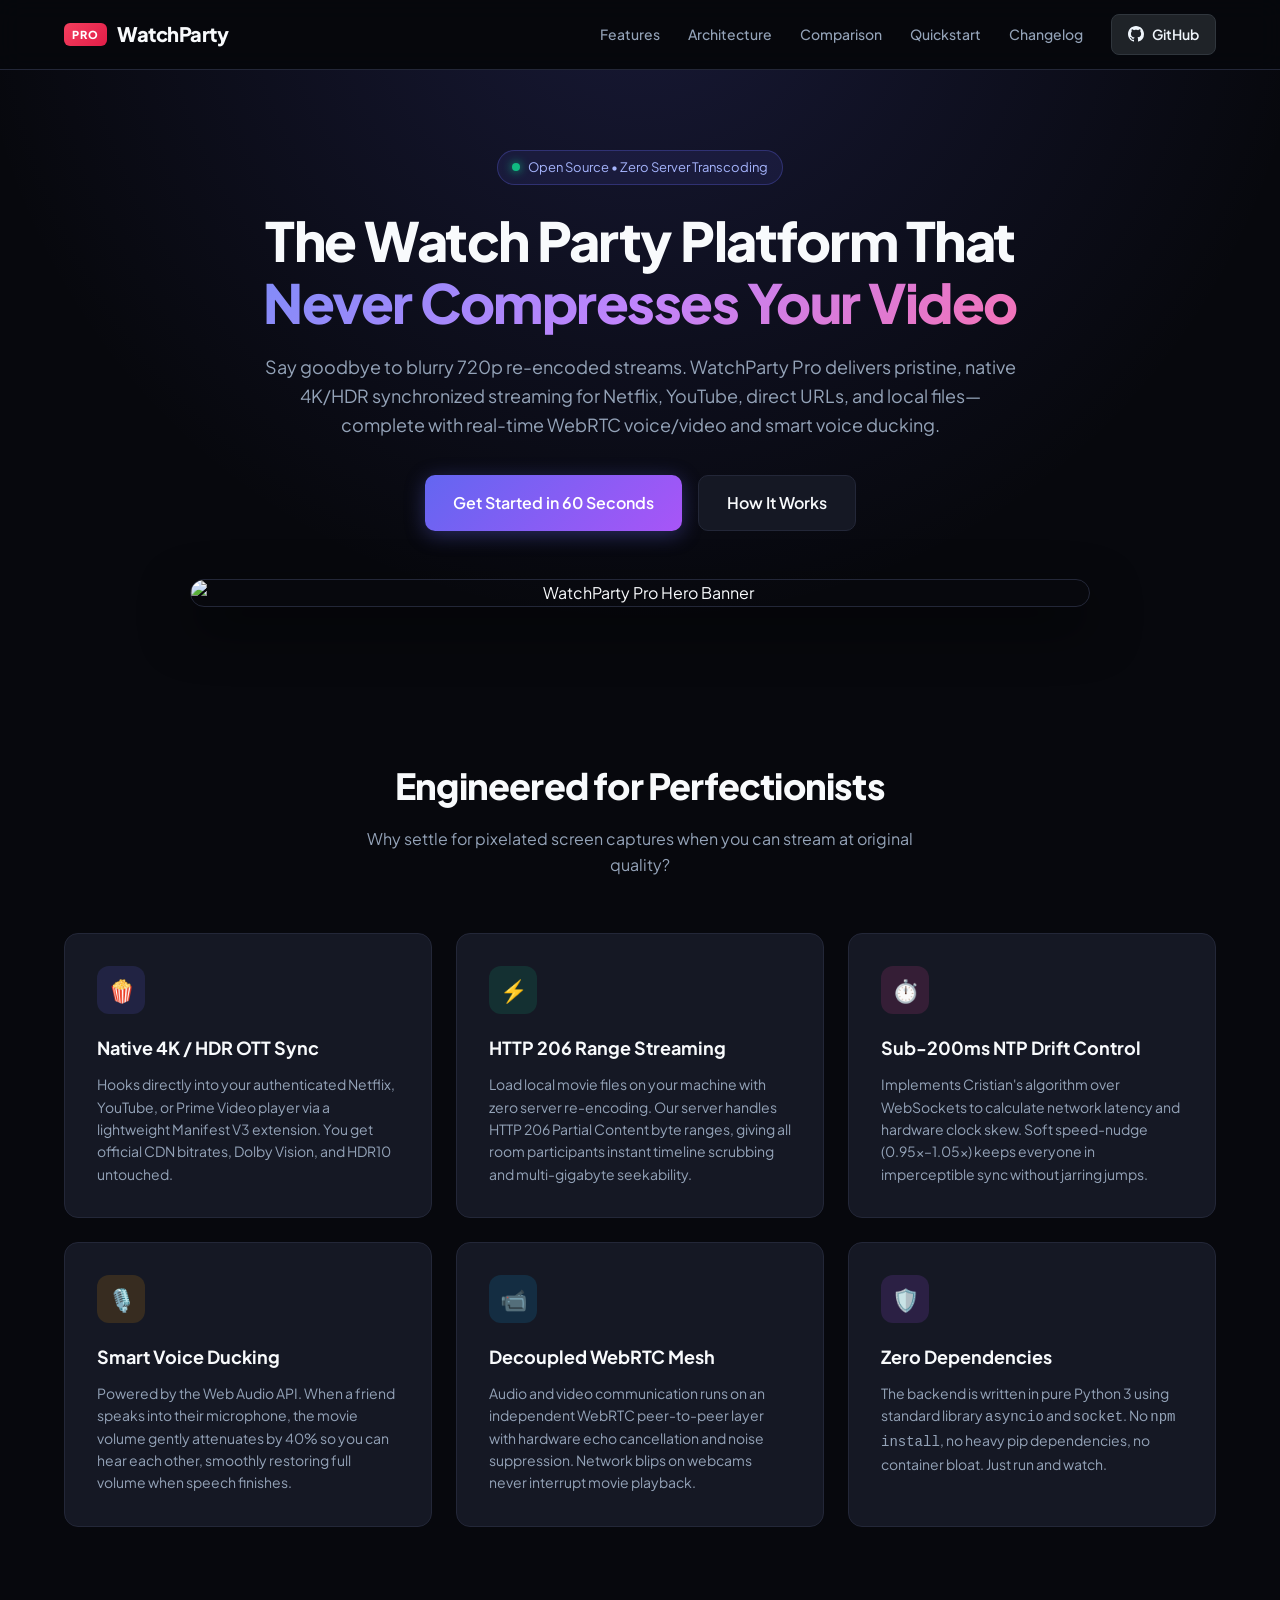
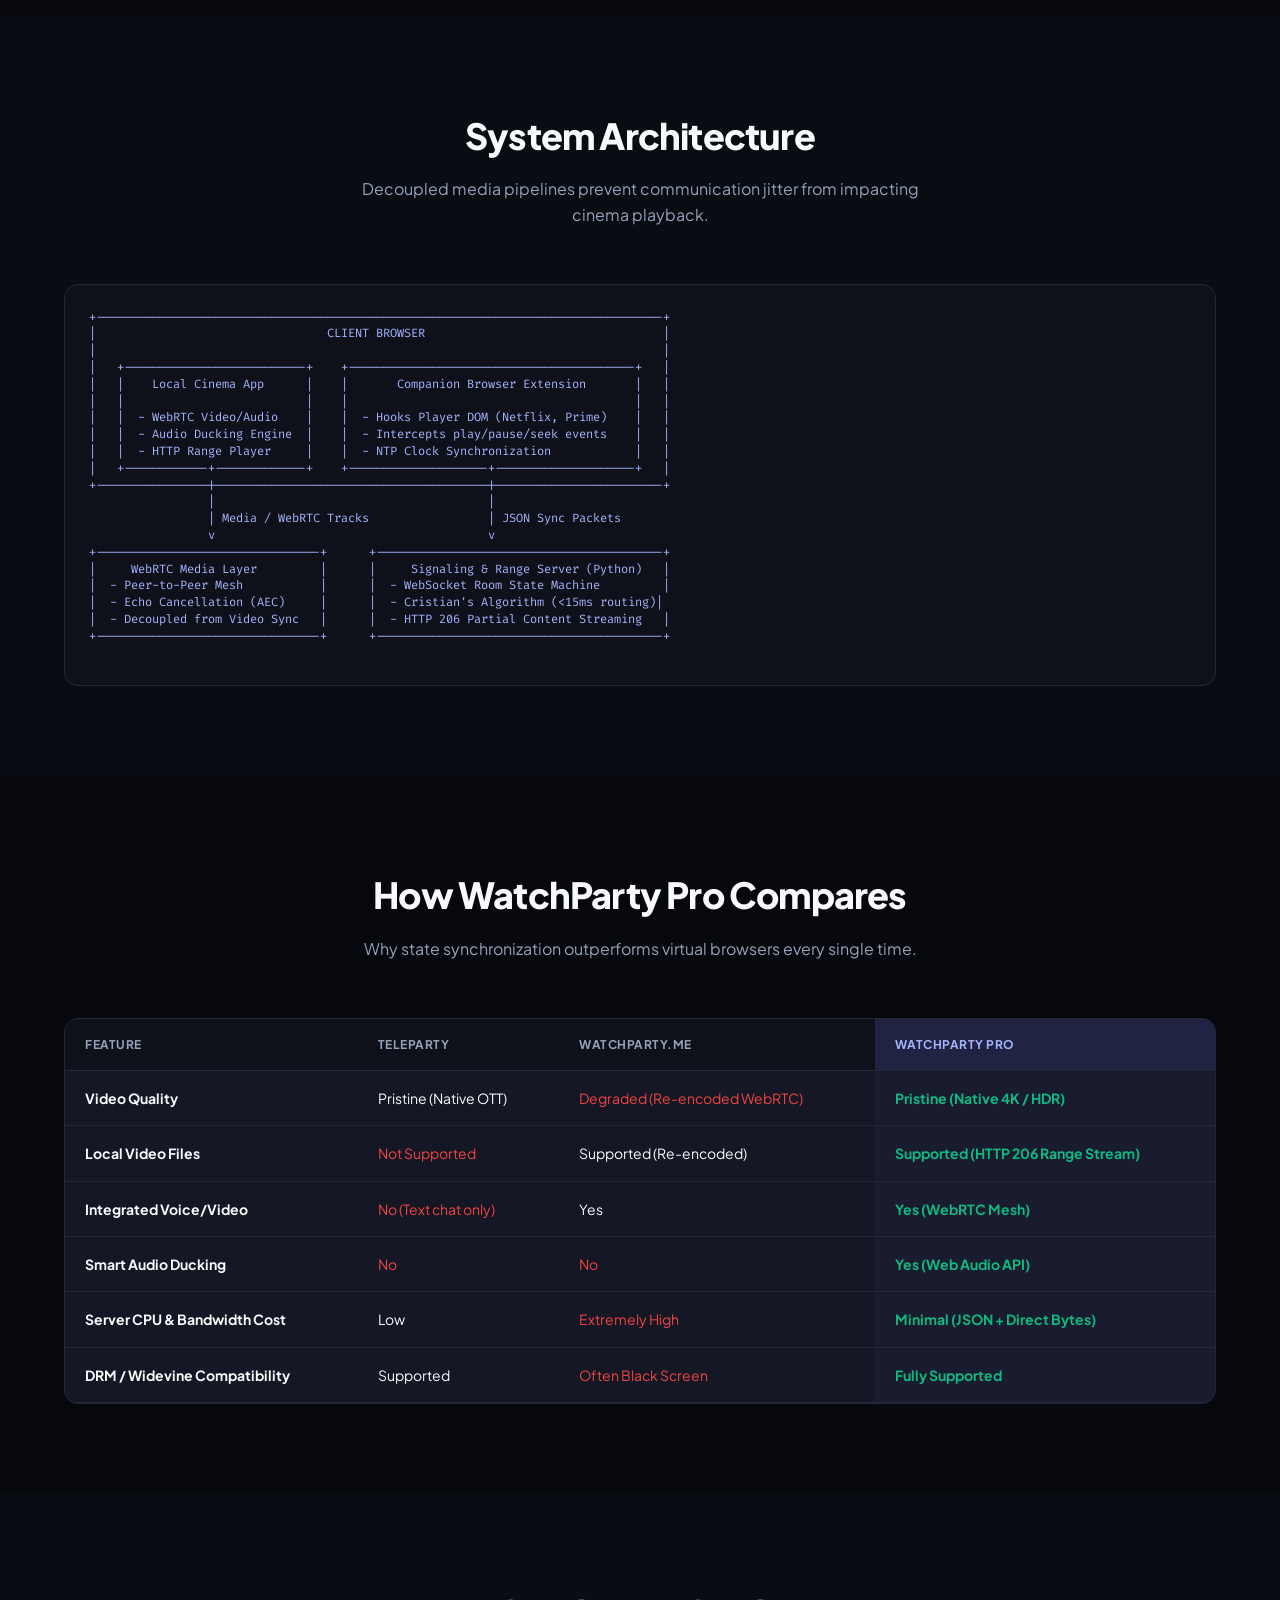
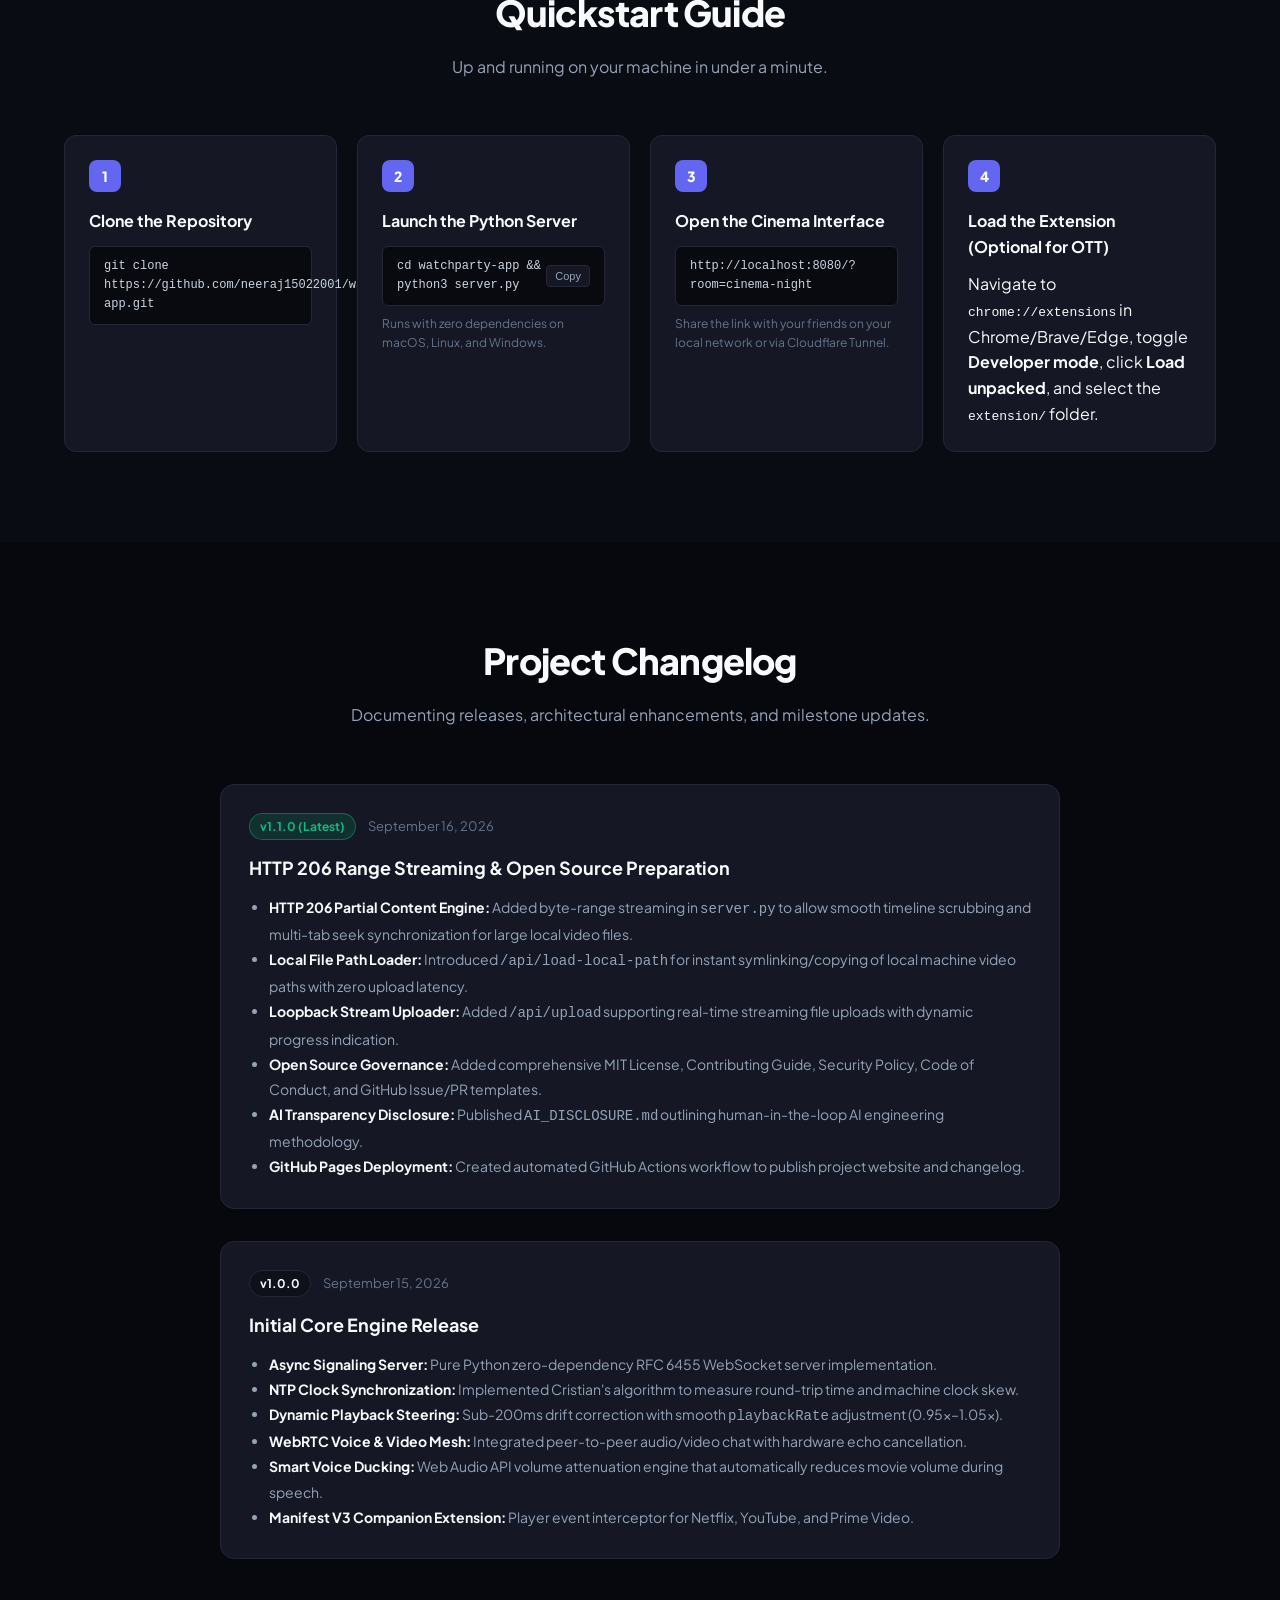
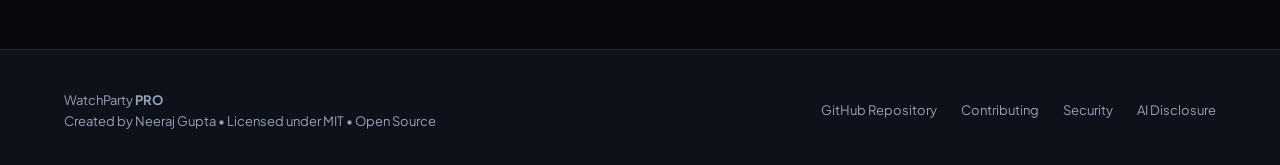
==== docs/index.html @ 670628a3 "docs: add official banner, open source governance, AI disclosure, and GitHub Pages landing page" ====
<!DOCTYPE html>
<html lang="en">
<head>
  <meta charset="UTF-8" />
  <meta name="viewport" content="width=device-width, initial-scale=1.0" />
  <title>WatchParty Pro | Zero-Degradation Collaborative Cinema</title>
  <meta name="description" content="Watch movies together in native 4K/HDR with friends. Direct OTT sync, HTTP Range local file streaming, WebRTC voice/video, and smart audio ducking." />
  <link rel="stylesheet" href="style.css" />
  <link rel="preconnect" href="https://fonts.googleapis.com" />
  <link rel="preconnect" href="https://fonts.gstatic.com" crossorigin />
  <link href="https://fonts.googleapis.com/css2?family=Plus+Jakarta+Sans:wght@400;500;600;700;800&family=Fira+Code:wght@400;500&display=swap" rel="stylesheet" />
</head>
<body>
  <!-- Navigation -->
  <nav class="navbar">
    <div class="nav-container">
      <a href="#" class="nav-brand">
        <span class="badge-pro">PRO</span>
        <span class="brand-text">WatchParty</span>
      </a>
      <div class="nav-links">
        <a href="#features">Features</a>
        <a href="#architecture">Architecture</a>
        <a href="#comparison">Comparison</a>
        <a href="#quickstart">Quickstart</a>
        <a href="#changelog">Changelog</a>
        <a href="https://github.com/neeraj15022001/watchparty-app" target="_blank" rel="noopener" class="btn btn-github">
          <svg width="16" height="16" viewBox="0 0 24 24" fill="currentColor"><path d="M12 0C5.37 0 0 5.37 0 12c0 5.31 3.435 9.795 8.205 11.385.6.105.825-.255.825-.57 0-.285-.015-1.23-.015-2.235-3.015.555-3.795-.735-4.035-1.41-.135-.345-.72-1.41-1.23-1.695-.42-.225-1.02-.78-.015-.795.945-.015 1.62.87 1.845 1.23 1.08 1.815 2.805 1.305 3.495.99.105-.78.42-1.305.765-1.605-2.67-.3-5.46-1.335-5.46-5.925 0-1.305.465-2.385 1.23-3.225-.12-.3-.54-1.53.12-3.18 0 0 1.005-.315 3.3 1.23.96-.27 1.98-.405 3-.405s2.04.135 3 .405c2.295-1.56 3.3-1.23 3.3-1.23.66 1.65.24 2.88.12 3.18.765.84 1.23 1.905 1.23 3.225 0 4.605-2.805 5.625-5.475 5.925.435.375.81 1.095.81 2.22 0 1.605-.015 2.895-.015 3.3 0 .315.225.69.825.57A12.02 12.02 0 0024 12c0-6.63-5.37-12-12-12z"/></svg>
          GitHub
        </a>
      </div>
    </div>
  </nav>

  <!-- Hero Section -->
  <header class="hero">
    <div class="hero-content">
      <div class="hero-badge">
        <span class="ping-dot"></span> Open Source &bull; Zero Server Transcoding
      </div>
      <h1 class="hero-title">
        The Watch Party Platform That <br/>
        <span class="gradient-text">Never Compresses Your Video</span>
      </h1>
      <p class="hero-subtitle">
        Say goodbye to blurry 720p re-encoded streams. WatchParty Pro delivers pristine, native 4K/HDR synchronized streaming for Netflix, YouTube, direct URLs, and local files—complete with real-time WebRTC voice/video and smart voice ducking.
      </p>
      <div class="hero-actions">
        <a href="#quickstart" class="btn btn-primary btn-lg">Get Started in 60 Seconds</a>
        <a href="#architecture" class="btn btn-secondary btn-lg">How It Works</a>
      </div>

      <!-- Hero Banner Display -->
      <div class="banner-wrapper">
        <img src="banner.svg" alt="WatchParty Pro Hero Banner" class="hero-banner-img" />
      </div>
    </div>
  </header>

  <!-- Key Architectural Pillars -->
  <section id="features" class="section">
    <div class="container">
      <div class="section-header">
        <h2 class="section-title">Engineered for Perfectionists</h2>
        <p class="section-desc">Why settle for pixelated screen captures when you can stream at original quality?</p>
      </div>

      <div class="feature-grid">
        <!-- Feature 1 -->
        <div class="feature-card">
          <div class="feature-icon bg-indigo">🍿</div>
          <h3>Native 4K / HDR OTT Sync</h3>
          <p>
            Hooks directly into your authenticated Netflix, YouTube, or Prime Video player via a lightweight Manifest V3 extension. You get official CDN bitrates, Dolby Vision, and HDR10 untouched.
          </p>
        </div>

        <!-- Feature 2 -->
        <div class="feature-card">
          <div class="feature-icon bg-green">⚡</div>
          <h3>HTTP 206 Range Streaming</h3>
          <p>
            Load local movie files on your machine with zero server re-encoding. Our server handles HTTP 206 Partial Content byte ranges, giving all room participants instant timeline scrubbing and multi-gigabyte seekability.
          </p>
        </div>

        <!-- Feature 3 -->
        <div class="feature-card">
          <div class="feature-icon bg-pink">⏱️</div>
          <h3>Sub-200ms NTP Drift Control</h3>
          <p>
            Implements Cristian's algorithm over WebSockets to calculate network latency and hardware clock skew. Soft speed-nudge (0.95x–1.05x) keeps everyone in imperceptible sync without jarring jumps.
          </p>
        </div>

        <!-- Feature 4 -->
        <div class="feature-card">
          <div class="feature-icon bg-amber">🎙️</div>
          <h3>Smart Voice Ducking</h3>
          <p>
            Powered by the Web Audio API. When a friend speaks into their microphone, the movie volume gently attenuates by 40% so you can hear each other, smoothly restoring full volume when speech finishes.
          </p>
        </div>

        <!-- Feature 5 -->
        <div class="feature-card">
          <div class="feature-icon bg-blue">📹</div>
          <h3>Decoupled WebRTC Mesh</h3>
          <p>
            Audio and video communication runs on an independent WebRTC peer-to-peer layer with hardware echo cancellation and noise suppression. Network blips on webcams never interrupt movie playback.
          </p>
        </div>

        <!-- Feature 6 -->
        <div class="feature-card">
          <div class="feature-icon bg-purple">🛡️</div>
          <h3>Zero Dependencies</h3>
          <p>
            The backend is written in pure Python 3 using standard library <code>asyncio</code> and <code>socket</code>. No <code>npm install</code>, no heavy pip dependencies, no container bloat. Just run and watch.
          </p>
        </div>
      </div>
    </div>
  </section>

  <!-- Architecture Breakdown -->
  <section id="architecture" class="section bg-alt">
    <div class="container">
      <div class="section-header">
        <h2 class="section-title">System Architecture</h2>
        <p class="section-desc">Decoupled media pipelines prevent communication jitter from impacting cinema playback.</p>
      </div>

      <div class="architecture-box">
        <pre class="ascii-diagram">
+---------------------------------------------------------------------------------+
|                                 CLIENT BROWSER                                  |
|                                                                                 |
|   +--------------------------+    +-----------------------------------------+   |
|   |    Local Cinema App      |    |       Companion Browser Extension       |   |
|   |                          |    |                                         |   |
|   |  - WebRTC Video/Audio    |    |  - Hooks Player DOM (Netflix, Prime)    |   |
|   |  - Audio Ducking Engine  |    |  - Intercepts play/pause/seek events    |   |
|   |  - HTTP Range Player     |    |  - NTP Clock Synchronization            |   |
|   +------------+-------------+    +--------------------+--------------------+   |
+----------------|---------------------------------------|------------------------+
                 |                                       |
                 | Media / WebRTC Tracks                 | JSON Sync Packets
                 v                                       v
+--------------------------------+      +-----------------------------------------+
|     WebRTC Media Layer         |      |     Signaling & Range Server (Python)   |
|  - Peer-to-Peer Mesh           |      |  - WebSocket Room State Machine         |
|  - Echo Cancellation (AEC)     |      |  - Cristian's Algorithm (&lt;15ms routing)|
|  - Decoupled from Video Sync   |      |  - HTTP 206 Partial Content Streaming   |
+--------------------------------+      +-----------------------------------------+
        </pre>
      </div>
    </div>
  </section>

  <!-- Comparison Table -->
  <section id="comparison" class="section">
    <div class="container">
      <div class="section-header">
        <h2 class="section-title">How WatchParty Pro Compares</h2>
        <p class="section-desc">Why state synchronization outperforms virtual browsers every single time.</p>
      </div>

      <div class="table-container">
        <table class="comparison-table">
          <thead>
            <tr>
              <th>Feature</th>
              <th>Teleparty</th>
              <th>watchparty.me</th>
              <th class="highlight">WatchParty Pro</th>
            </tr>
          </thead>
          <tbody>
            <tr>
              <td><strong>Video Quality</strong></td>
              <td>Pristine (Native OTT)</td>
              <td class="text-danger">Degraded (Re-encoded WebRTC)</td>
              <td class="highlight-cell text-success"><strong>Pristine (Native 4K / HDR)</strong></td>
            </tr>
            <tr>
              <td><strong>Local Video Files</strong></td>
              <td class="text-danger">Not Supported</td>
              <td>Supported (Re-encoded)</td>
              <td class="highlight-cell text-success"><strong>Supported (HTTP 206 Range Stream)</strong></td>
            </tr>
            <tr>
              <td><strong>Integrated Voice/Video</strong></td>
              <td class="text-danger">No (Text chat only)</td>
              <td>Yes</td>
              <td class="highlight-cell text-success"><strong>Yes (WebRTC Mesh)</strong></td>
            </tr>
            <tr>
              <td><strong>Smart Audio Ducking</strong></td>
              <td class="text-danger">No</td>
              <td class="text-danger">No</td>
              <td class="highlight-cell text-success"><strong>Yes (Web Audio API)</strong></td>
            </tr>
            <tr>
              <td><strong>Server CPU &amp; Bandwidth Cost</strong></td>
              <td>Low</td>
              <td class="text-danger">Extremely High</td>
              <td class="highlight-cell text-success"><strong>Minimal (JSON + Direct Bytes)</strong></td>
            </tr>
            <tr>
              <td><strong>DRM / Widevine Compatibility</strong></td>
              <td>Supported</td>
              <td class="text-danger">Often Black Screen</td>
              <td class="highlight-cell text-success"><strong>Fully Supported</strong></td>
            </tr>
          </tbody>
        </table>
      </div>
    </div>
  </section>

  <!-- Quickstart Guide -->
  <section id="quickstart" class="section bg-alt">
    <div class="container">
      <div class="section-header">
        <h2 class="section-title">Quickstart Guide</h2>
        <p class="section-desc">Up and running on your machine in under a minute.</p>
      </div>

      <div class="quickstart-steps">
        <div class="step-card">
          <div class="step-number">1</div>
          <h3>Clone the Repository</h3>
          <div class="code-block">
            <code>git clone https://github.com/neeraj15022001/watchparty-app.git</code>
            <button class="copy-btn" data-code="git clone https://github.com/neeraj15022001/watchparty-app.git">Copy</button>
          </div>
        </div>

        <div class="step-card">
          <div class="step-number">2</div>
          <h3>Launch the Python Server</h3>
          <div class="code-block">
            <code>cd watchparty-app &amp;&amp; python3 server.py</code>
            <button class="copy-btn" data-code="cd watchparty-app && python3 server.py">Copy</button>
          </div>
          <p class="step-hint">Runs with zero dependencies on macOS, Linux, and Windows.</p>
        </div>

        <div class="step-card">
          <div class="step-number">3</div>
          <h3>Open the Cinema Interface</h3>
          <div class="code-block">
            <code>http://localhost:8080/?room=cinema-night</code>
          </div>
          <p class="step-hint">Share the link with your friends on your local network or via Cloudflare Tunnel.</p>
        </div>

        <div class="step-card">
          <div class="step-number">4</div>
          <h3>Load the Extension (Optional for OTT)</h3>
          <p>
            Navigate to <code>chrome://extensions</code> in Chrome/Brave/Edge, toggle <strong>Developer mode</strong>, click <strong>Load unpacked</strong>, and select the <code>extension/</code> folder.
          </p>
        </div>
      </div>
    </div>
  </section>

  <!-- Changelog Section -->
  <section id="changelog" class="section">
    <div class="container">
      <div class="section-header">
        <h2 class="section-title">Project Changelog</h2>
        <p class="section-desc">Documenting releases, architectural enhancements, and milestone updates.</p>
      </div>

      <div class="changelog-timeline">
        <!-- Release v1.1.0 -->
        <article class="changelog-entry">
          <div class="entry-meta">
            <span class="version-badge latest">v1.1.0 (Latest)</span>
            <time datetime="2026-09-16">September 16, 2026</time>
          </div>
          <div class="entry-content">
            <h3>HTTP 206 Range Streaming &amp; Open Source Preparation</h3>
            <ul>
              <li><strong>HTTP 206 Partial Content Engine:</strong> Added byte-range streaming in <code>server.py</code> to allow smooth timeline scrubbing and multi-tab seek synchronization for large local video files.</li>
              <li><strong>Local File Path Loader:</strong> Introduced <code>/api/load-local-path</code> for instant symlinking/copying of local machine video paths with zero upload latency.</li>
              <li><strong>Loopback Stream Uploader:</strong> Added <code>/api/upload</code> supporting real-time streaming file uploads with dynamic progress indication.</li>
              <li><strong>Open Source Governance:</strong> Added comprehensive MIT License, Contributing Guide, Security Policy, Code of Conduct, and GitHub Issue/PR templates.</li>
              <li><strong>AI Transparency Disclosure:</strong> Published <code>AI_DISCLOSURE.md</code> outlining human-in-the-loop AI engineering methodology.</li>
              <li><strong>GitHub Pages Deployment:</strong> Created automated GitHub Actions workflow to publish project website and changelog.</li>
            </ul>
          </div>
        </article>

        <!-- Release v1.0.0 -->
        <article class="changelog-entry">
          <div class="entry-meta">
            <span class="version-badge">v1.0.0</span>
            <time datetime="2026-09-15">September 15, 2026</time>
          </div>
          <div class="entry-content">
            <h3>Initial Core Engine Release</h3>
            <ul>
              <li><strong>Async Signaling Server:</strong> Pure Python zero-dependency RFC 6455 WebSocket server implementation.</li>
              <li><strong>NTP Clock Synchronization:</strong> Implemented Cristian's algorithm to measure round-trip time and machine clock skew.</li>
              <li><strong>Dynamic Playback Steering:</strong> Sub-200ms drift correction with smooth <code>playbackRate</code> adjustment (0.95x–1.05x).</li>
              <li><strong>WebRTC Voice &amp; Video Mesh:</strong> Integrated peer-to-peer audio/video chat with hardware echo cancellation.</li>
              <li><strong>Smart Voice Ducking:</strong> Web Audio API volume attenuation engine that automatically reduces movie volume during speech.</li>
              <li><strong>Manifest V3 Companion Extension:</strong> Player event interceptor for Netflix, YouTube, and Prime Video.</li>
            </ul>
          </div>
        </article>
      </div>
    </div>
  </section>

  <!-- Footer -->
  <footer class="footer">
    <div class="container footer-content">
      <div class="footer-left">
        <span class="brand-text">WatchParty <strong>PRO</strong></span>
        <p>Created by Neeraj Gupta &bull; Licensed under MIT &bull; Open Source</p>
      </div>
      <div class="footer-right">
        <a href="https://github.com/neeraj15022001/watchparty-app" target="_blank" rel="noopener">GitHub Repository</a>
        <a href="https://github.com/neeraj15022001/watchparty-app/blob/main/CONTRIBUTING.md" target="_blank" rel="noopener">Contributing</a>
        <a href="https://github.com/neeraj15022001/watchparty-app/blob/main/SECURITY.md" target="_blank" rel="noopener">Security</a>
        <a href="https://github.com/neeraj15022001/watchparty-app/blob/main/AI_DISCLOSURE.md" target="_blank" rel="noopener">AI Disclosure</a>
      </div>
    </div>
  </footer>

  <script src="app.js"></script>
</body>
</html>
---- docs/style.css ----
:root {
  --bg-dark: #07080d;
  --bg-surface: #0f111a;
  --bg-card: #151824;
  --bg-alt: #0a0c13;
  --text-main: #f8fafc;
  --text-muted: #94a3b8;
  --text-sub: #64748b;
  --accent-indigo: #6366f1;
  --accent-purple: #a855f7;
  --accent-pink: #ec4899;
  --border-color: #232738;
  --border-highlight: #373d57;
  --success: #10b981;
  --danger: #ef4444;
  --warning: #f59e0b;
}

* {
  box-sizing: border-box;
  margin: 0;
  padding: 0;
}

body {
  font-family: 'Plus Jakarta Sans', -apple-system, BlinkMacSystemFont, sans-serif;
  background-color: var(--bg-dark);
  color: var(--text-main);
  line-height: 1.6;
  overflow-x: hidden;
}

a {
  color: inherit;
  text-decoration: none;
}

.container {
  max-width: 1200px;
  margin: 0 auto;
  padding: 0 24px;
}

/* Navigation Bar */
.navbar {
  position: sticky;
  top: 0;
  z-index: 100;
  background: rgba(7, 8, 13, 0.85);
  backdrop-filter: blur(12px);
  border-bottom: 1px solid var(--border-color);
  height: 70px;
  display: flex;
  align-items: center;
}

.nav-container {
  max-width: 1200px;
  width: 100%;
  margin: 0 auto;
  padding: 0 24px;
  display: flex;
  justify-content: space-between;
  align-items: center;
}

.nav-brand {
  display: flex;
  align-items: center;
  gap: 10px;
  font-size: 20px;
  font-weight: 800;
  letter-spacing: -0.5px;
}

.badge-pro {
  background: linear-gradient(135deg, #f43f5e, #e11d48);
  color: white;
  font-size: 11px;
  font-weight: 800;
  padding: 3px 8px;
  border-radius: 6px;
  letter-spacing: 1px;
}

.nav-links {
  display: flex;
  align-items: center;
  gap: 28px;
  font-size: 14px;
  font-weight: 500;
  color: var(--text-muted);
}

.nav-links a:hover {
  color: var(--text-main);
}

/* Buttons */
.btn {
  display: inline-flex;
  align-items: center;
  gap: 8px;
  padding: 10px 20px;
  border-radius: 8px;
  font-size: 14px;
  font-weight: 600;
  cursor: pointer;
  transition: all 0.2s ease;
  border: none;
}

.btn-primary {
  background: linear-gradient(135deg, var(--accent-indigo), var(--accent-purple));
  color: white;
  box-shadow: 0 4px 20px rgba(99, 102, 241, 0.35);
}

.btn-primary:hover {
  transform: translateY(-2px);
  box-shadow: 0 6px 24px rgba(99, 102, 241, 0.5);
}

.btn-secondary {
  background: var(--bg-card);
  color: var(--text-main);
  border: 1px solid var(--border-color);
}

.btn-secondary:hover {
  background: var(--border-color);
}

.btn-github {
  background: #1f2328;
  color: #f0f6fc;
  border: 1px solid #30363d;
  padding: 8px 16px;
}

.btn-github:hover {
  background: #292e36;
}

.btn-lg {
  padding: 14px 28px;
  font-size: 16px;
  border-radius: 10px;
}

/* Hero Section */
.hero {
  padding: 80px 24px 60px;
  text-align: center;
  background: radial-gradient(circle at 50% -20%, rgba(99, 102, 241, 0.18), transparent 70%);
}

.hero-content {
  max-width: 900px;
  margin: 0 auto;
}

.hero-badge {
  display: inline-flex;
  align-items: center;
  gap: 8px;
  background: rgba(99, 102, 241, 0.1);
  border: 1px solid rgba(99, 102, 241, 0.3);
  padding: 6px 14px;
  border-radius: 20px;
  font-size: 13px;
  color: #a5b4fc;
  margin-bottom: 24px;
}

.ping-dot {
  width: 8px;
  height: 8px;
  border-radius: 50%;
  background: var(--success);
  box-shadow: 0 0 10px var(--success);
}

.hero-title {
  font-size: 54px;
  font-weight: 800;
  line-height: 1.15;
  letter-spacing: -1.5px;
  margin-bottom: 20px;
}

.gradient-text {
  background: linear-gradient(135deg, #818cf8, #c084fc, #f472b6);
  -webkit-background-clip: text;
  -webkit-text-fill-color: transparent;
}

.hero-subtitle {
  font-size: 18px;
  color: var(--text-muted);
  max-width: 760px;
  margin: 0 auto 36px;
  line-height: 1.6;
}

.hero-actions {
  display: flex;
  justify-content: center;
  gap: 16px;
  margin-bottom: 48px;
}

.banner-wrapper {
  margin-top: 30px;
  border-radius: 16px;
  overflow: hidden;
  border: 1px solid var(--border-color);
  box-shadow: 0 20px 50px rgba(0, 0, 0, 0.6);
}

.hero-banner-img {
  width: 100%;
  display: block;
}

/* Sections */
.section {
  padding: 90px 0;
}

.section.bg-alt {
  background-color: var(--bg-alt);
}

.section-header {
  text-align: center;
  margin-bottom: 56px;
}

.section-title {
  font-size: 36px;
  font-weight: 800;
  letter-spacing: -0.8px;
  margin-bottom: 12px;
}

.section-desc {
  font-size: 16px;
  color: var(--text-muted);
  max-width: 600px;
  margin: 0 auto;
}

/* Feature Grid */
.feature-grid {
  display: grid;
  grid-template-columns: repeat(auto-fit, minmax(320px, 1fr));
  gap: 24px;
}

.feature-card {
  background: var(--bg-card);
  border: 1px solid var(--border-color);
  border-radius: 14px;
  padding: 32px;
  transition: all 0.25s ease;
}

.feature-card:hover {
  transform: translateY(-4px);
  border-color: var(--border-highlight);
  box-shadow: 0 12px 30px rgba(0, 0, 0, 0.4);
}

.feature-icon {
  width: 48px;
  height: 48px;
  border-radius: 12px;
  display: flex;
  align-items: center;
  justify-content: center;
  font-size: 22px;
  margin-bottom: 20px;
}

.bg-indigo { background: rgba(99, 102, 241, 0.15); color: #818cf8; }
.bg-green  { background: rgba(16, 185, 129, 0.15); color: #34d399; }
.bg-pink   { background: rgba(236, 72, 153, 0.15); color: #f472b6; }
.bg-amber  { background: rgba(245, 158, 11, 0.15); color: #fbbf24; }
.bg-blue   { background: rgba(14, 165, 233, 0.15); color: #38bdf8; }
.bg-purple { background: rgba(168, 85, 247, 0.15); color: #c084fc; }

.feature-card h3 {
  font-size: 18px;
  font-weight: 700;
  margin-bottom: 10px;
}

.feature-card p {
  color: var(--text-muted);
  font-size: 14px;
  line-height: 1.6;
}

/* Architecture Pre Box */
.architecture-box {
  background: var(--bg-surface);
  border: 1px solid var(--border-color);
  border-radius: 14px;
  padding: 24px;
  overflow-x: auto;
}

.ascii-diagram {
  font-family: 'Fira Code', monospace;
  font-size: 12px;
  color: #a5b4fc;
  line-height: 1.4;
  margin: 0;
}

/* Comparison Table */
.table-container {
  overflow-x: auto;
  border-radius: 14px;
  border: 1px solid var(--border-color);
  background: var(--bg-card);
}

.comparison-table {
  width: 100%;
  border-collapse: collapse;
  text-align: left;
  font-size: 14px;
}

.comparison-table th, .comparison-table td {
  padding: 16px 20px;
  border-bottom: 1px solid var(--border-color);
}

.comparison-table th {
  background: var(--bg-surface);
  font-weight: 700;
  color: var(--text-muted);
  text-transform: uppercase;
  font-size: 12px;
  letter-spacing: 0.5px;
}

.comparison-table th.highlight {
  background: rgba(99, 102, 241, 0.15);
  color: #a5b4fc;
}

.highlight-cell {
  background: rgba(99, 102, 241, 0.05);
}

.text-success { color: var(--success); }
.text-danger  { color: var(--danger); }

/* Quickstart Steps */
.quickstart-steps {
  display: grid;
  grid-template-columns: repeat(auto-fit, minmax(260px, 1fr));
  gap: 20px;
}

.step-card {
  background: var(--bg-card);
  border: 1px solid var(--border-color);
  border-radius: 12px;
  padding: 24px;
  position: relative;
}

.step-number {
  width: 32px;
  height: 32px;
  background: var(--accent-indigo);
  color: white;
  border-radius: 8px;
  display: flex;
  align-items: center;
  justify-content: center;
  font-weight: 800;
  font-size: 14px;
  margin-bottom: 16px;
}

.step-card h3 {
  font-size: 16px;
  font-weight: 700;
  margin-bottom: 12px;
}

.code-block {
  background: #090a10;
  border: 1px solid var(--border-color);
  border-radius: 6px;
  padding: 10px 14px;
  display: flex;
  justify-content: space-between;
  align-items: center;
  font-family: 'Fira Code', monospace;
  font-size: 12px;
  color: #cbd5e1;
  margin-bottom: 8px;
}

.copy-btn {
  background: var(--bg-card);
  border: 1px solid var(--border-color);
  color: var(--text-muted);
  font-size: 11px;
  padding: 4px 8px;
  border-radius: 4px;
  cursor: pointer;
}

.copy-btn:hover {
  background: var(--border-color);
  color: white;
}

.step-hint {
  font-size: 12px;
  color: var(--text-sub);
}

/* Changelog Timeline */
.changelog-timeline {
  max-width: 840px;
  margin: 0 auto;
  display: flex;
  flex-direction: column;
  gap: 32px;
  position: relative;
}

.changelog-entry {
  background: var(--bg-card);
  border: 1px solid var(--border-color);
  border-radius: 14px;
  padding: 28px;
}

.entry-meta {
  display: flex;
  align-items: center;
  gap: 12px;
  margin-bottom: 14px;
}

.version-badge {
  background: var(--bg-surface);
  border: 1px solid var(--border-color);
  padding: 3px 10px;
  border-radius: 20px;
  font-size: 12px;
  font-weight: 700;
}

.version-badge.latest {
  background: rgba(16, 185, 129, 0.15);
  border-color: rgba(16, 185, 129, 0.4);
  color: var(--success);
}

.entry-meta time {
  font-size: 13px;
  color: var(--text-sub);
}

.entry-content h3 {
  font-size: 18px;
  font-weight: 700;
  margin-bottom: 12px;
}

.entry-content ul {
  padding-left: 20px;
  color: var(--text-muted);
  font-size: 14px;
  line-height: 1.8;
}

.entry-content strong {
  color: var(--text-main);
}

/* Footer */
.footer {
  background: var(--bg-surface);
  border-top: 1px solid var(--border-color);
  padding: 40px 0;
  font-size: 13px;
  color: var(--text-muted);
}

.footer-content {
  display: flex;
  justify-content: space-between;
  align-items: center;
  flex-wrap: wrap;
  gap: 20px;
}

.footer-right {
  display: flex;
  gap: 24px;
}

.footer-right a:hover {
  color: var(--text-main);
}

@media (max-width: 768px) {
  .hero-title { font-size: 36px; }
  .nav-links { display: none; }
  .hero-actions { flex-direction: column; }
}
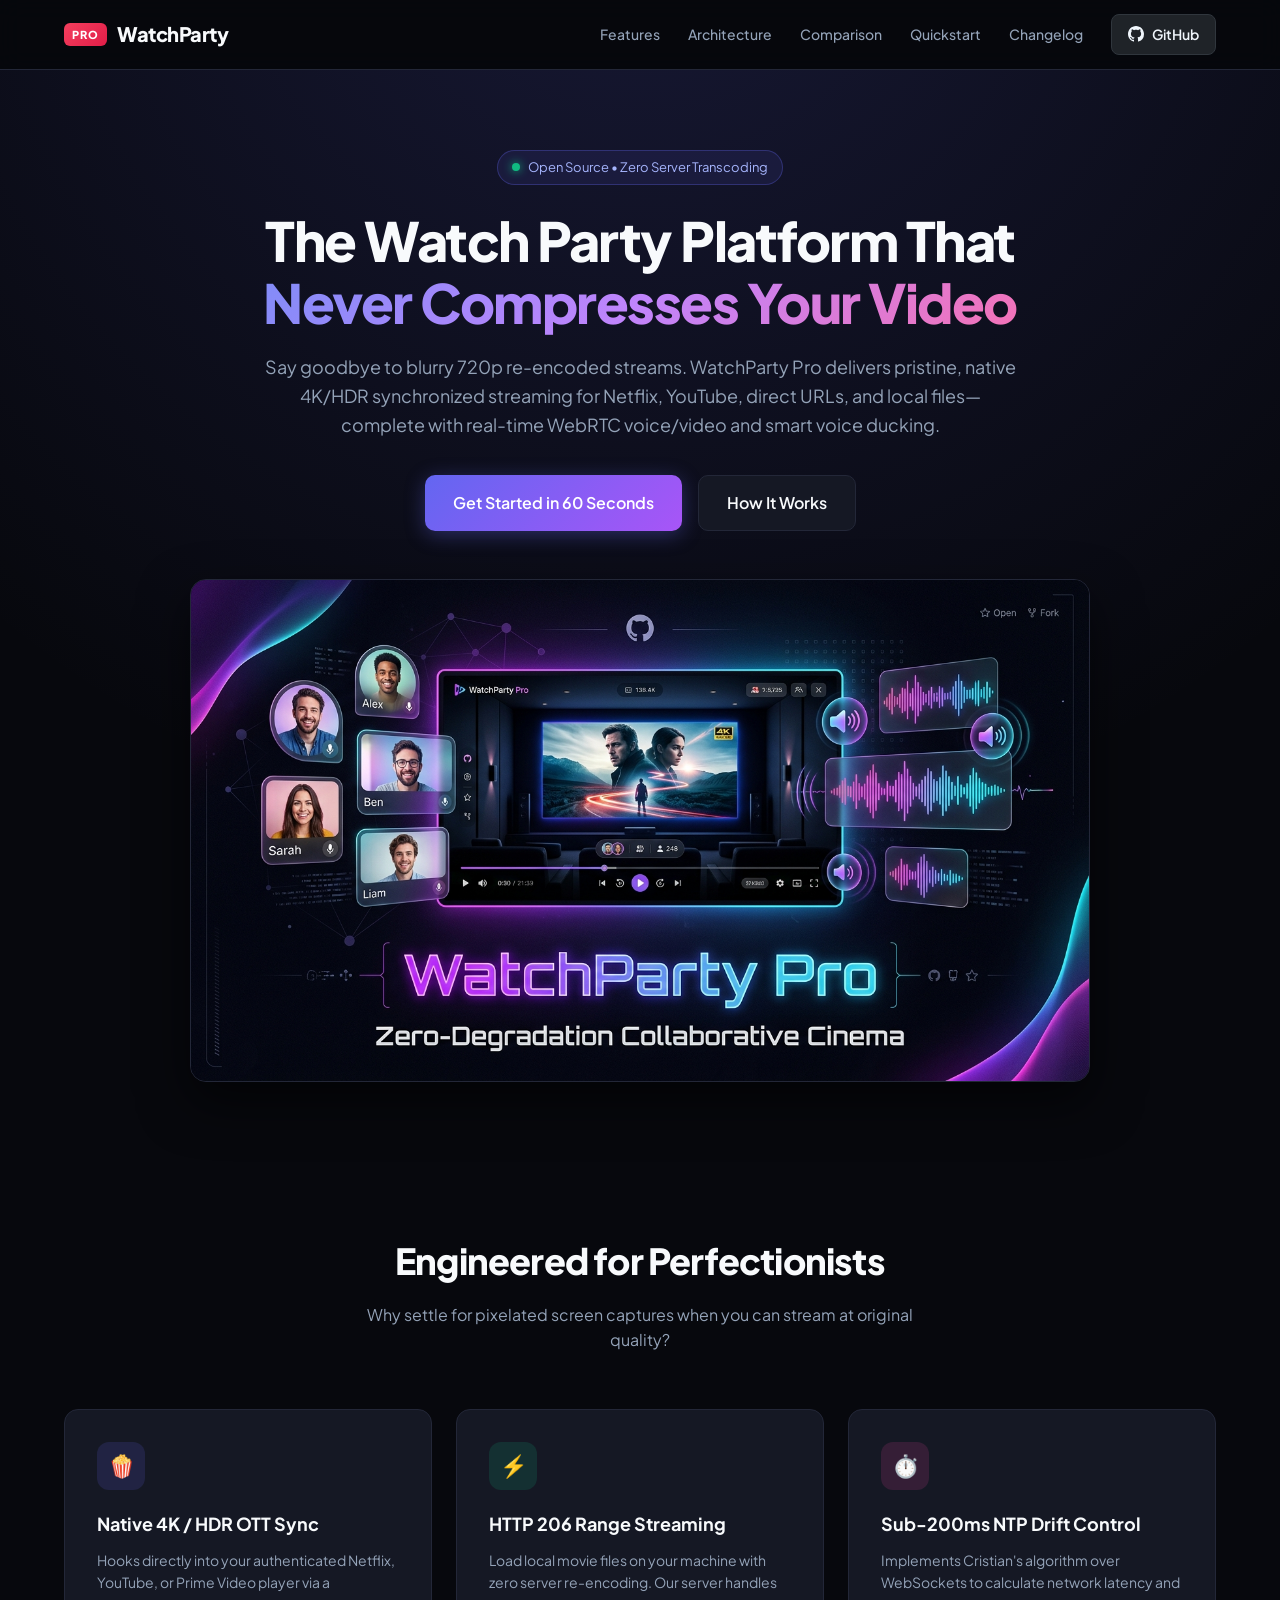
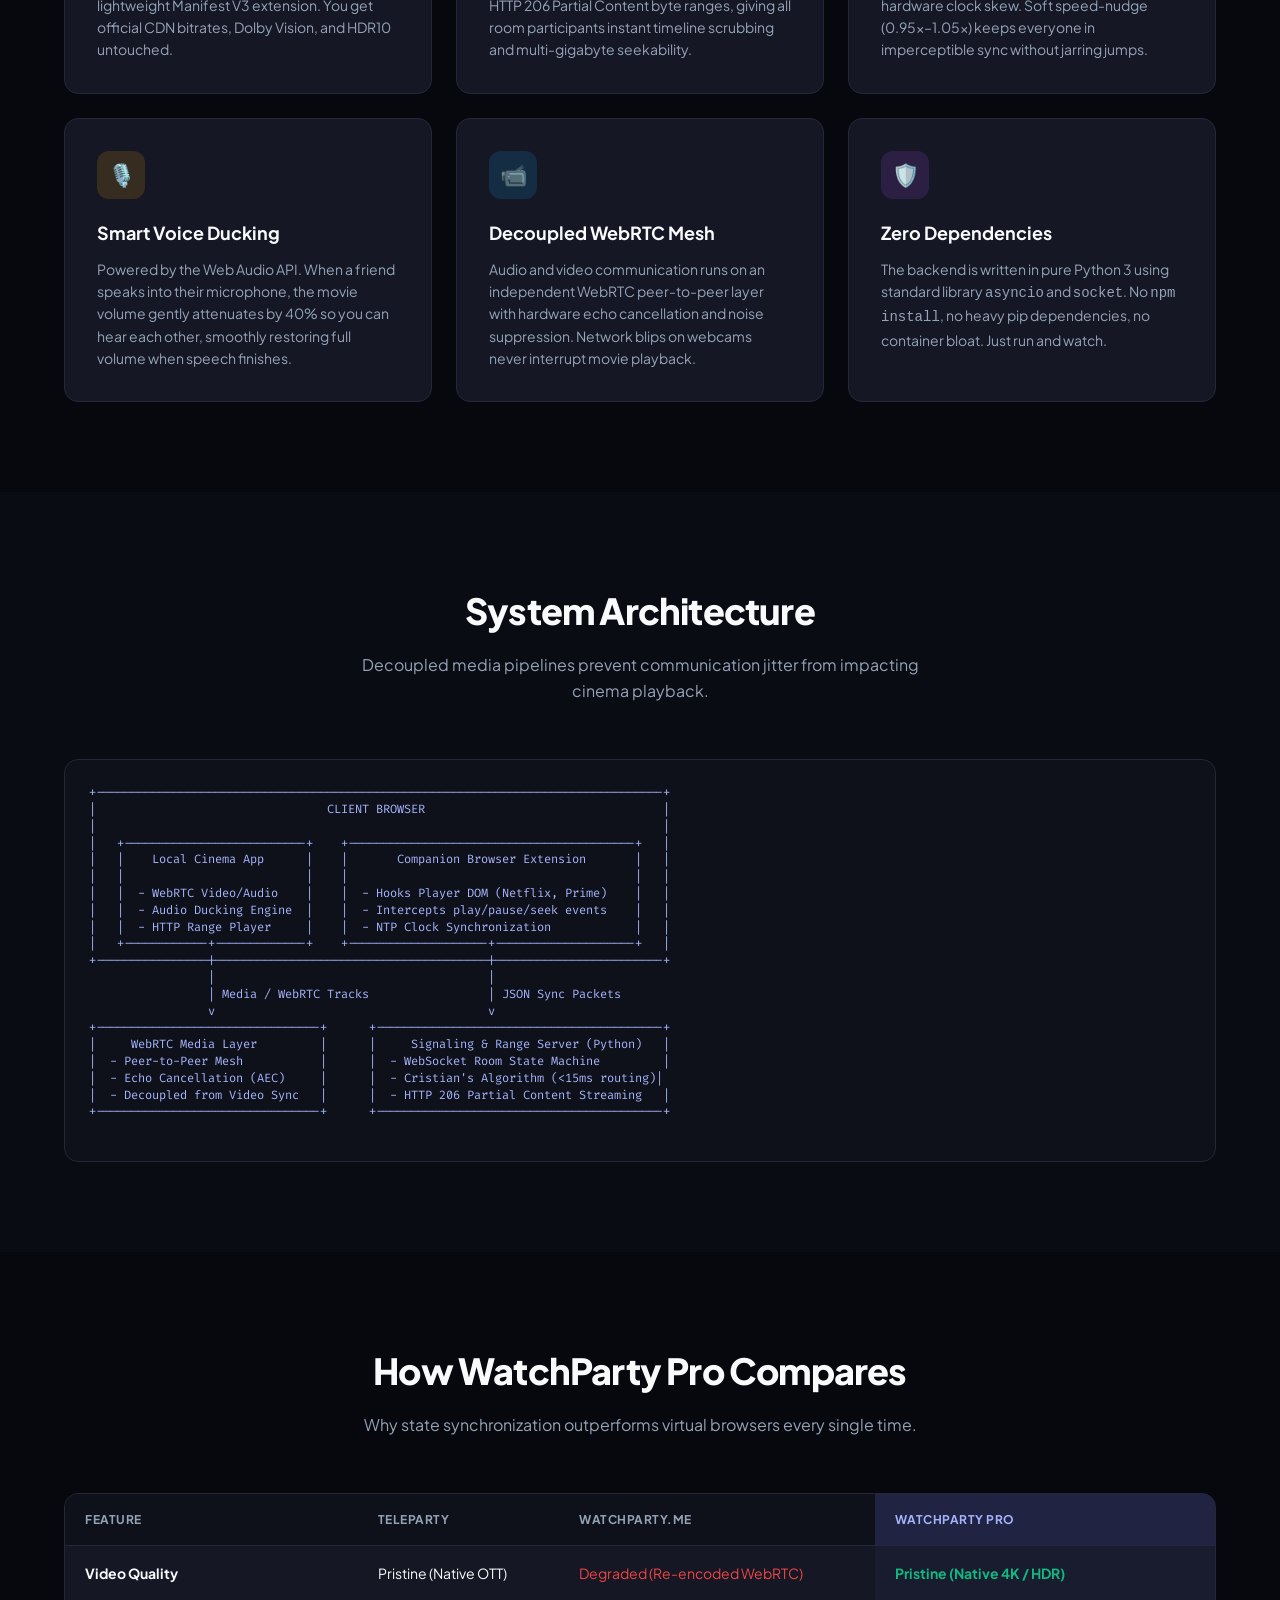
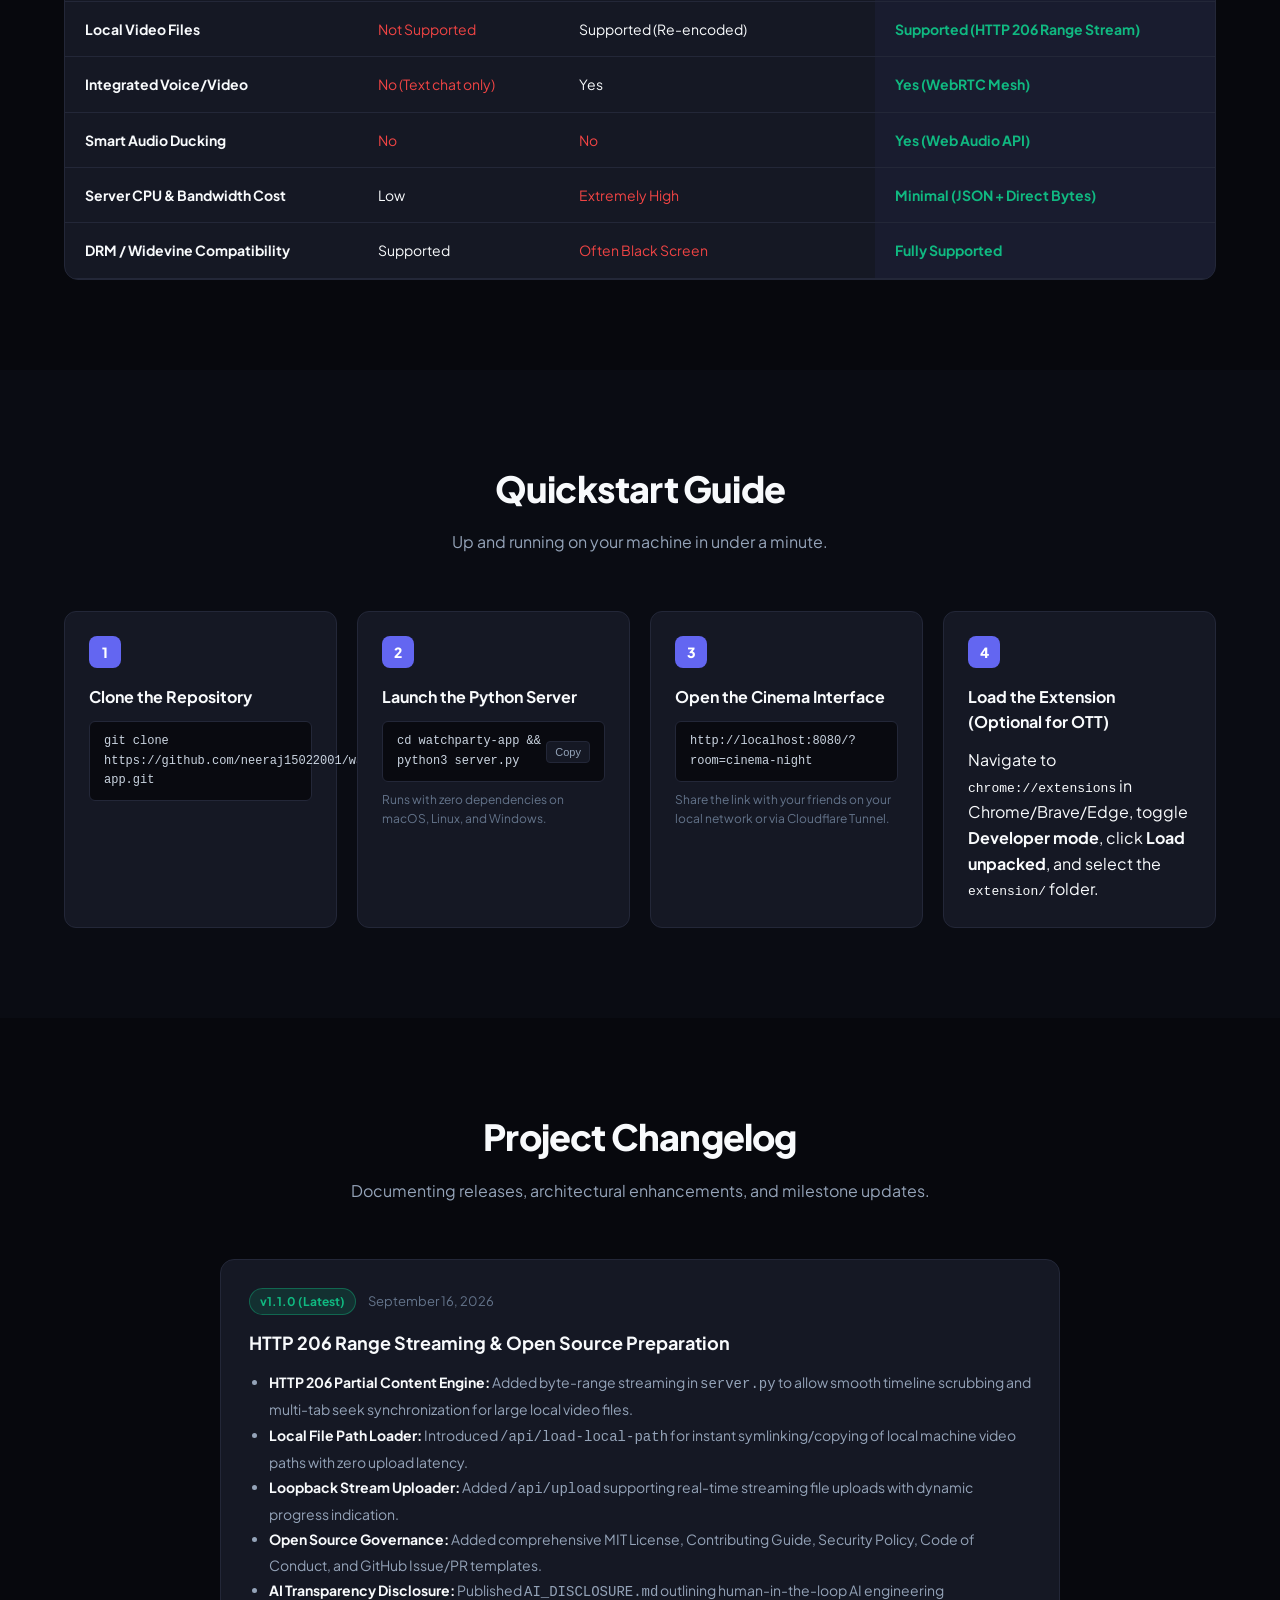
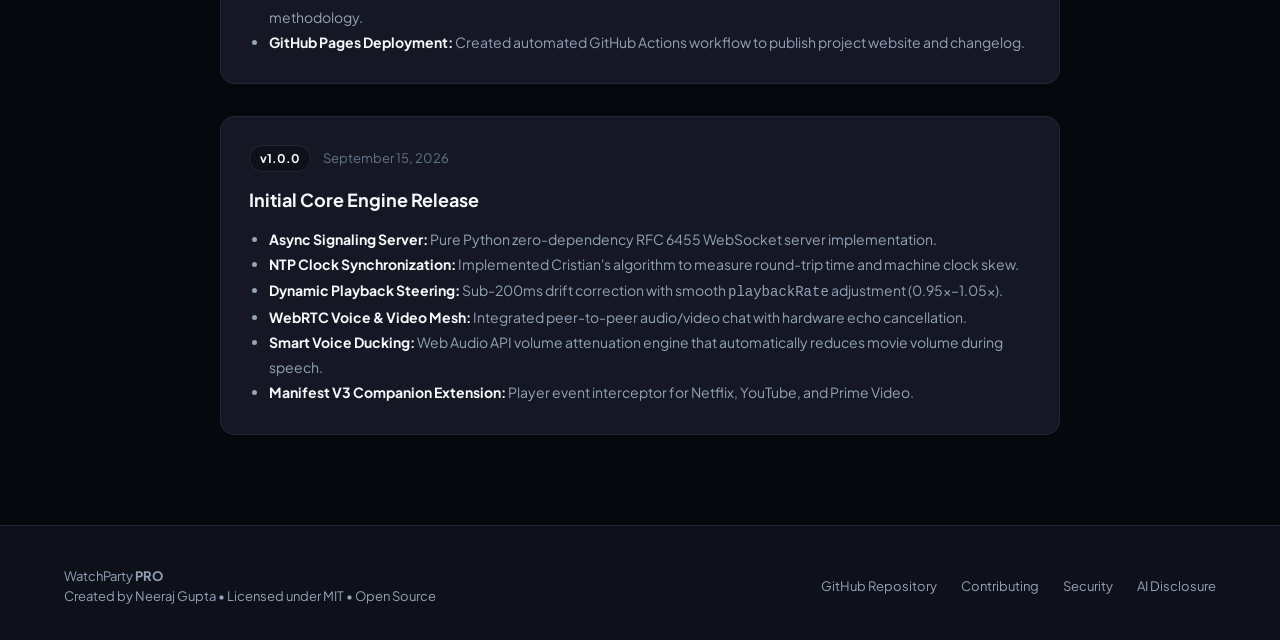
==== commit 98baa60d: "feat(assets): add high-definition banner and update README and docs" ====
--- a/docs/index.html
+++ b/docs/index.html
@@ -52,7 +52,7 @@
 
       <!-- Hero Banner Display -->
       <div class="banner-wrapper">
-        <img src="banner.svg" alt="WatchParty Pro Hero Banner" class="hero-banner-img" />
+        <img src="banner.png" alt="WatchParty Pro Hero Banner" class="hero-banner-img" />
       </div>
     </div>
   </header>
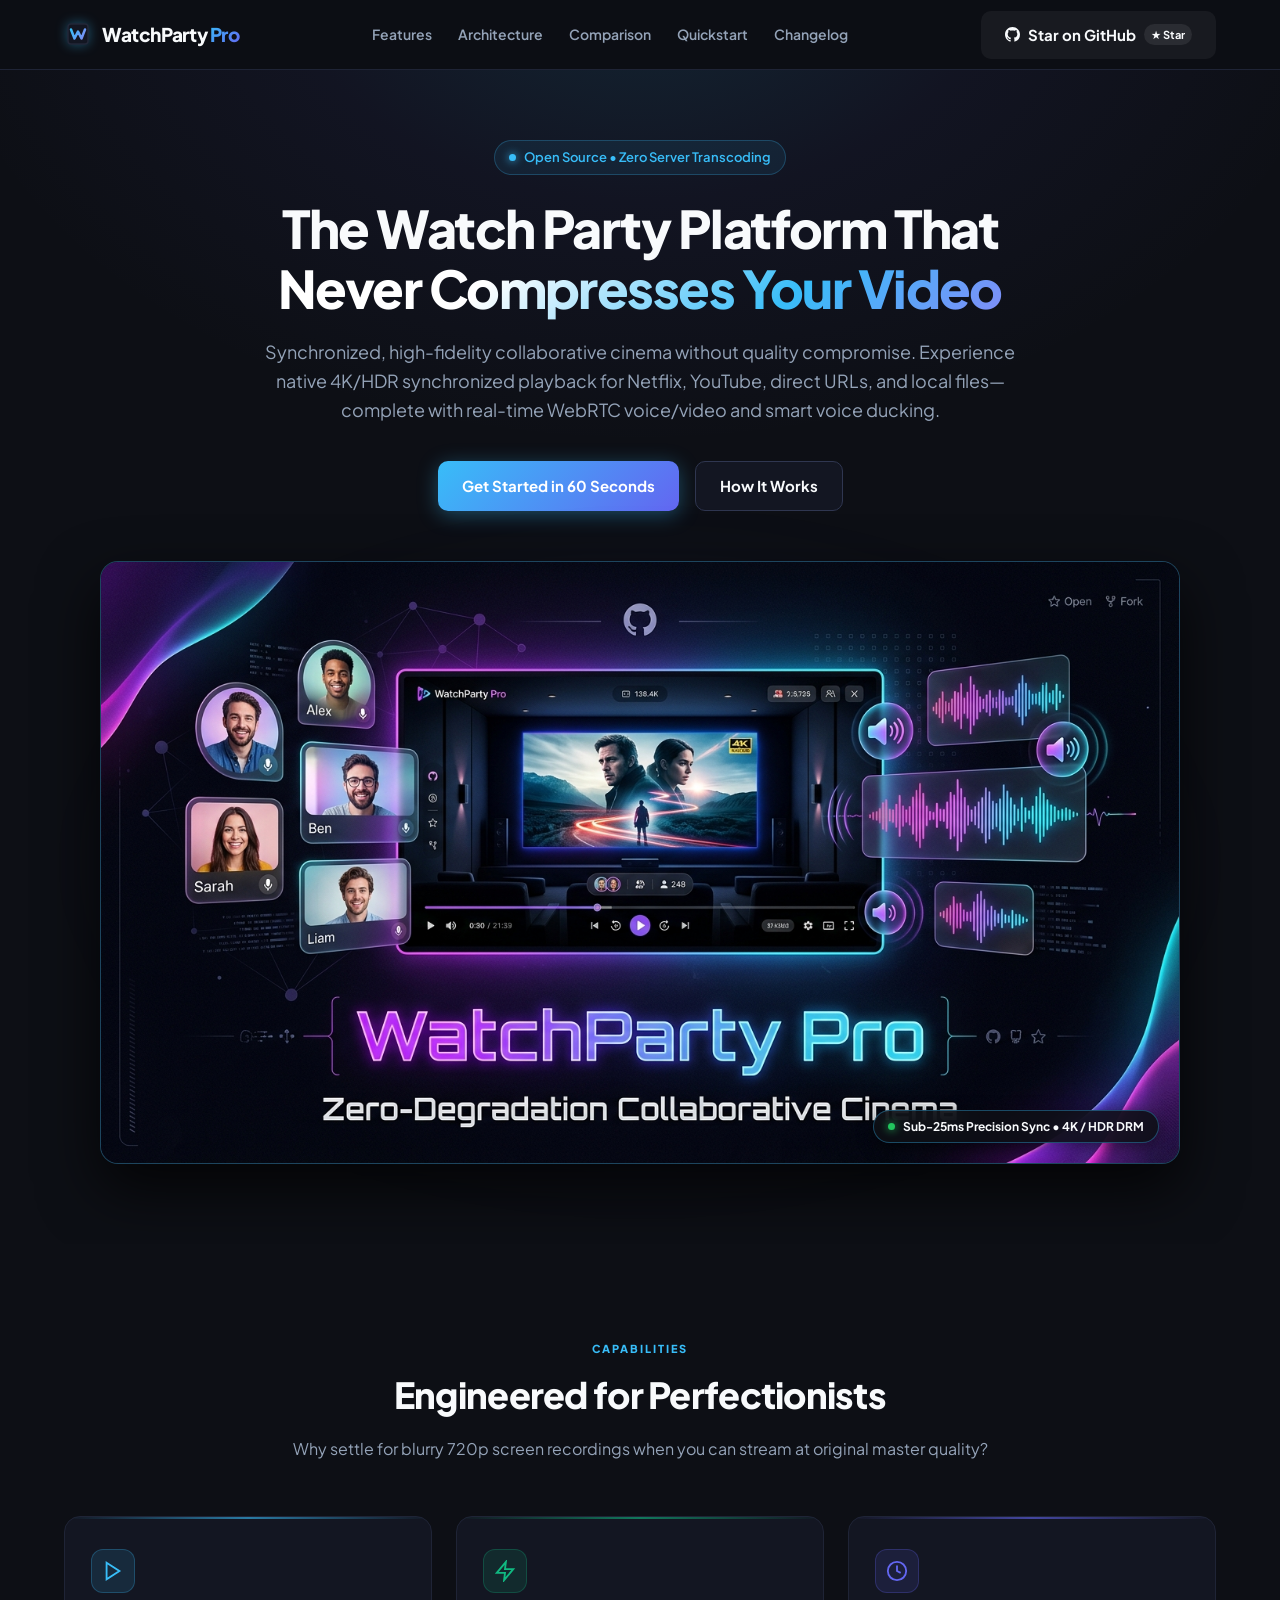
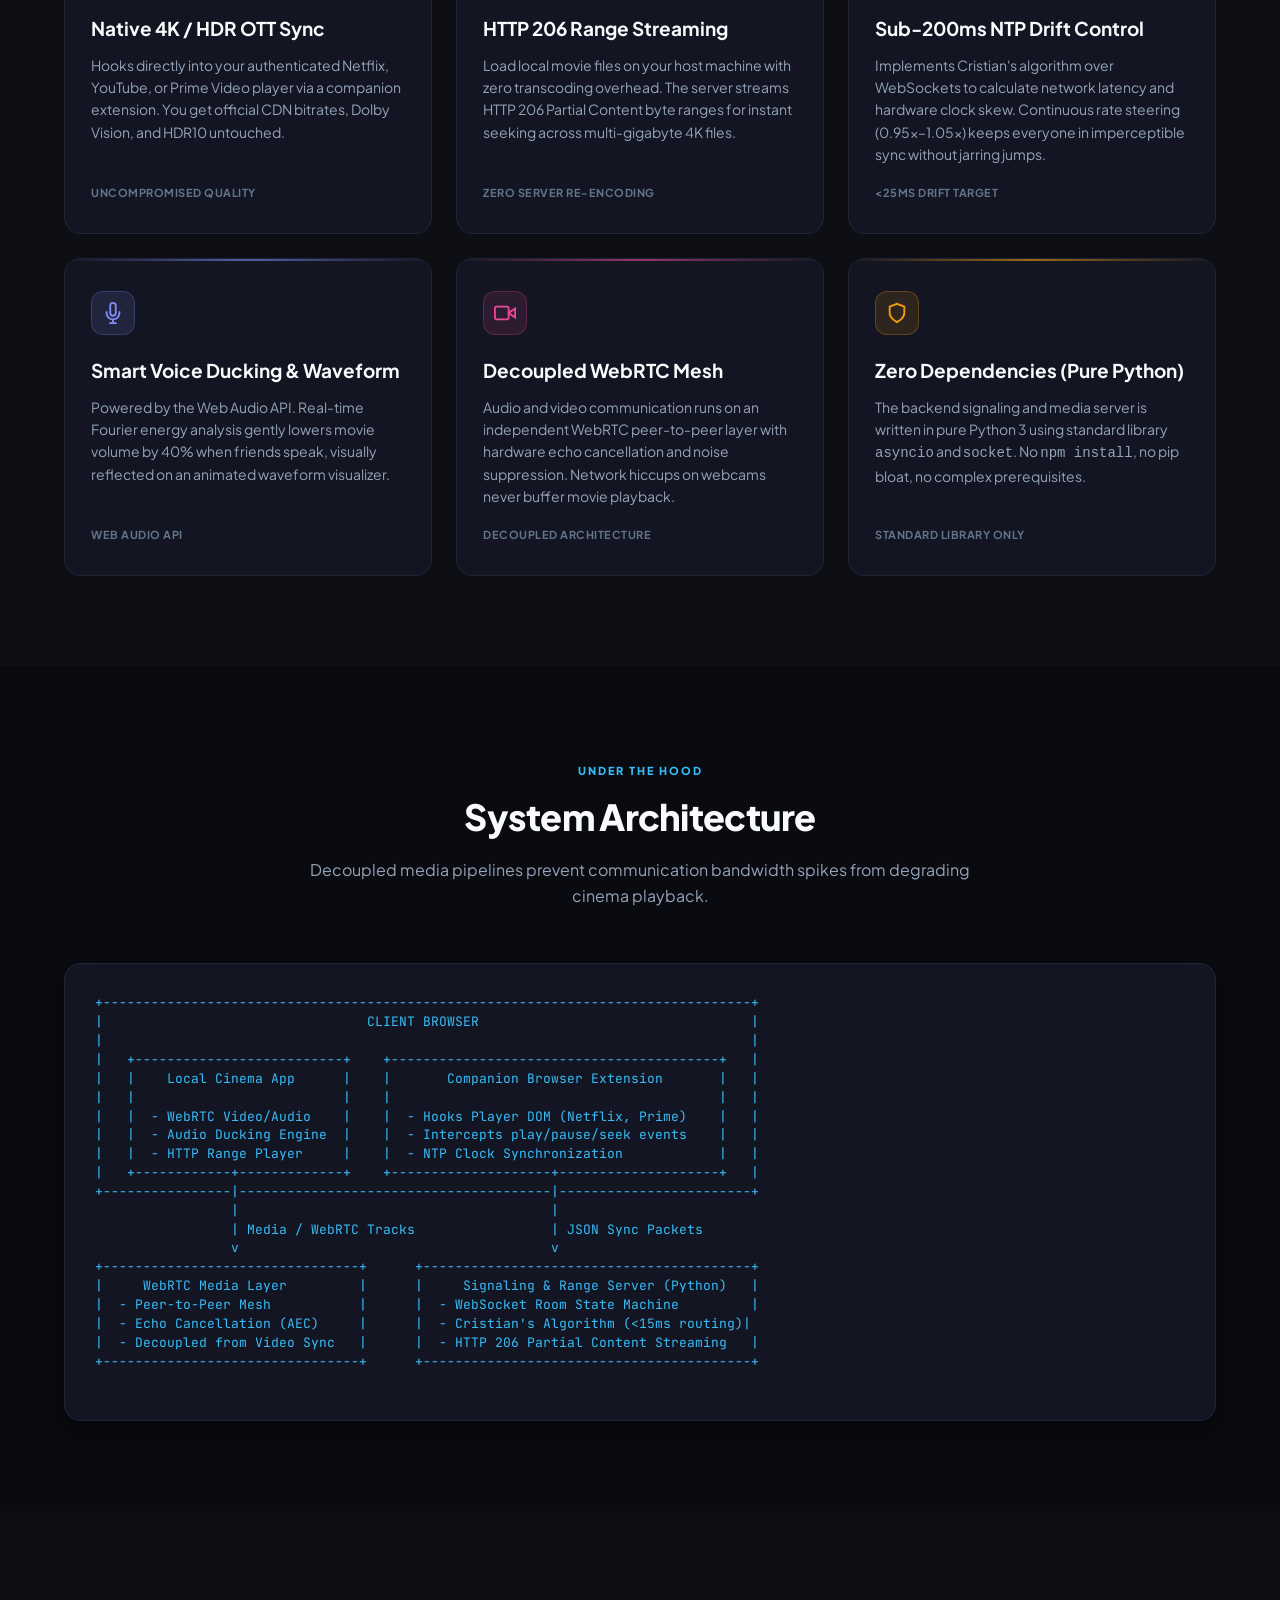
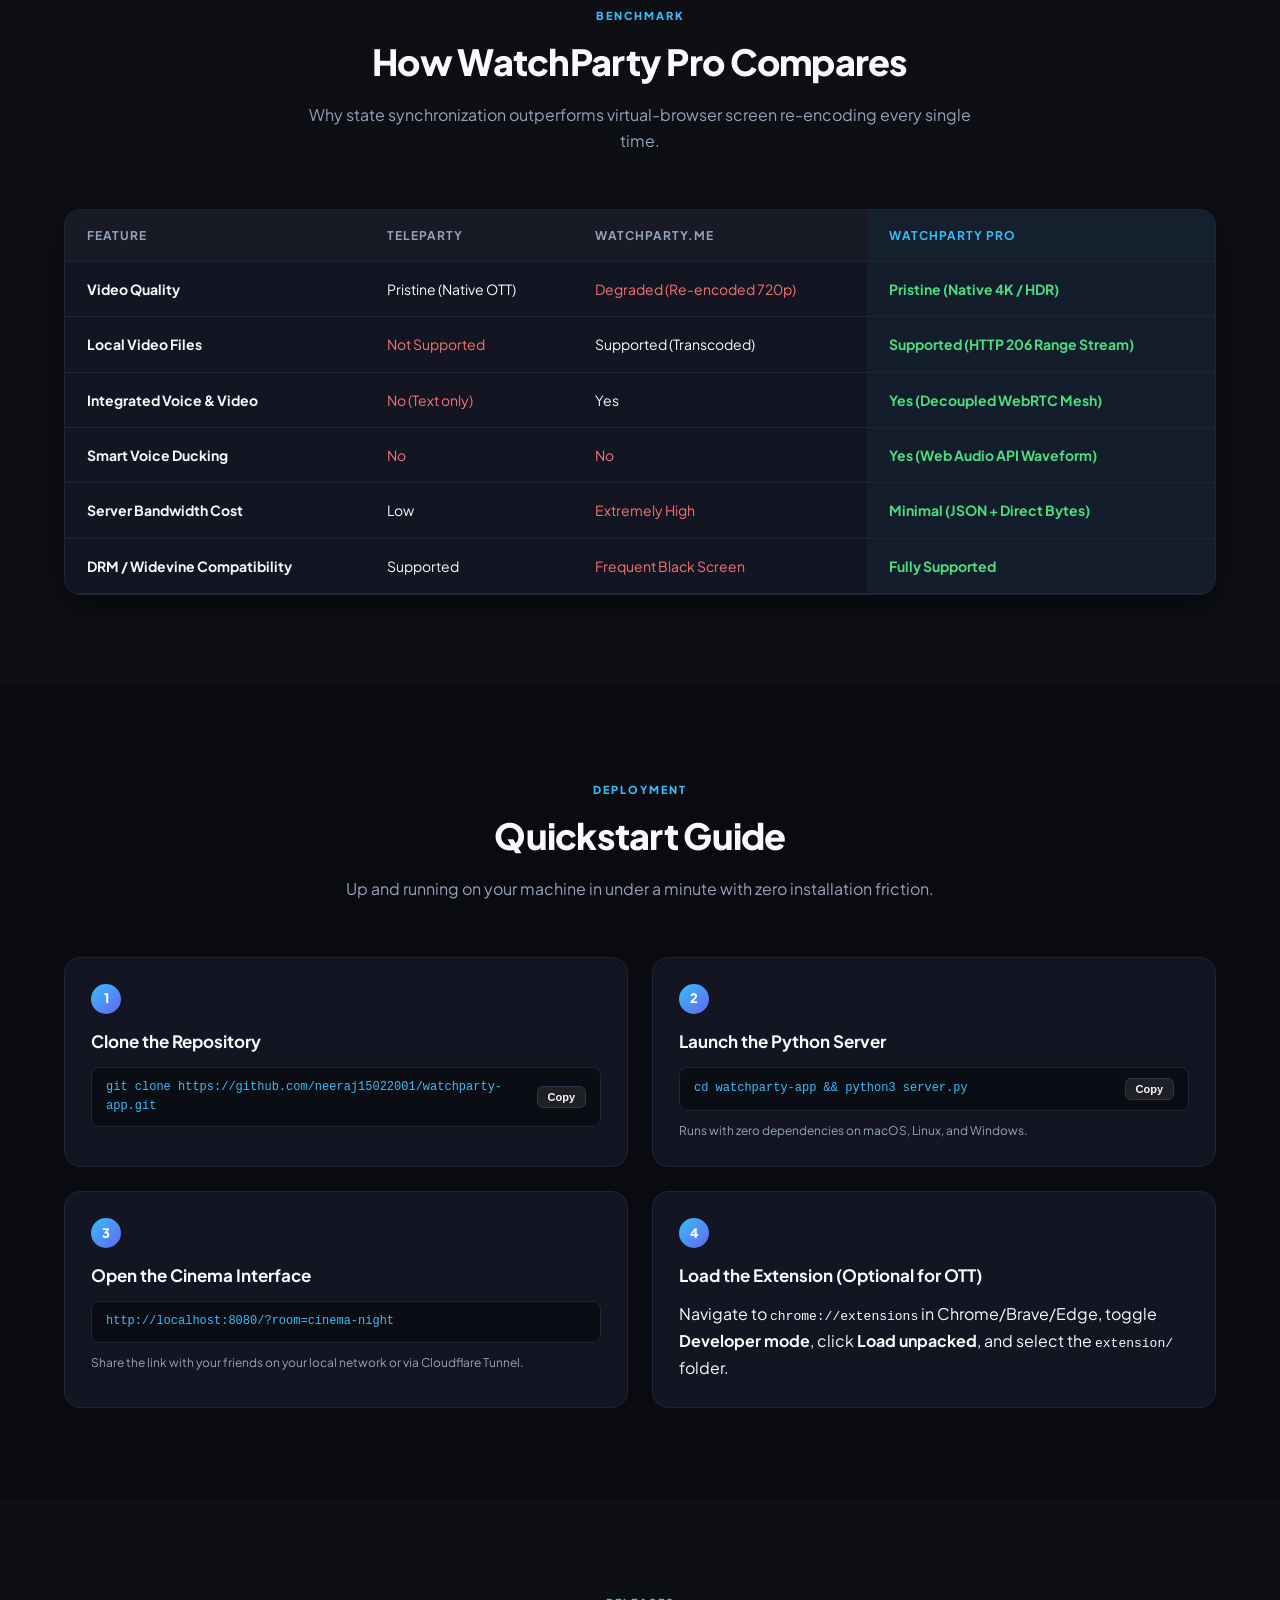
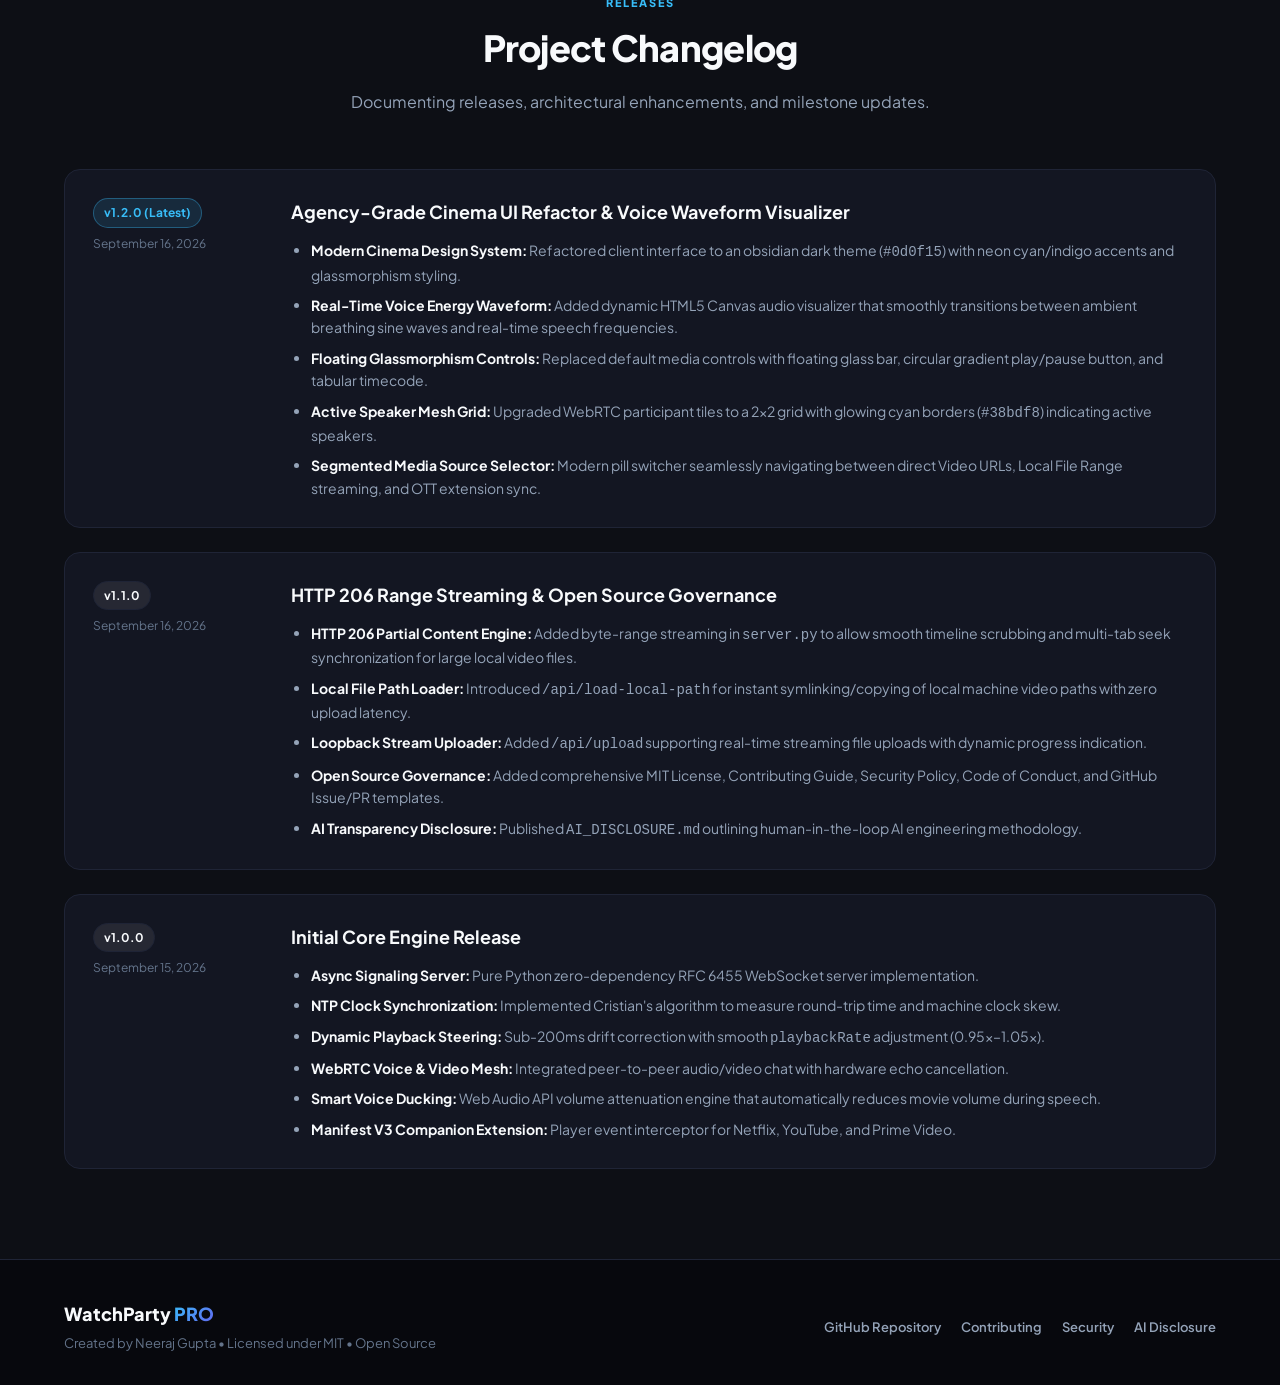
==== commit ea6a2ec4: "feat(docs): redesign landing page to agency-grade dark obsidian showcase" ====
--- a/docs/index.html
+++ b/docs/index.html
@@ -8,25 +8,41 @@
   <link rel="stylesheet" href="style.css" />
   <link rel="preconnect" href="https://fonts.googleapis.com" />
   <link rel="preconnect" href="https://fonts.gstatic.com" crossorigin />
-  <link href="https://fonts.googleapis.com/css2?family=Plus+Jakarta+Sans:wght@400;500;600;700;800&family=Fira+Code:wght@400;500&display=swap" rel="stylesheet" />
+  <link href="https://fonts.googleapis.com/css2?family=Plus+Jakarta+Sans:wght@400;500;600;700;800&family=JetBrains+Mono:wght@400;500;600&display=swap" rel="stylesheet" />
 </head>
 <body>
-  <!-- Navigation -->
+  <!-- Sticky Glass Navigation -->
   <nav class="navbar">
     <div class="nav-container">
       <a href="#" class="nav-brand">
-        <span class="badge-pro">PRO</span>
-        <span class="brand-text">WatchParty</span>
+        <svg class="brand-icon" viewBox="0 0 28 28" fill="none" xmlns="http://www.w3.org/2000/svg">
+          <path d="M4 7C4 5.34315 5.34315 4 7 4H21C22.6569 4 24 5.34315 24 7V21C24 22.6569 22.6569 24 21 24H7C5.34315 24 4 22.6569 4 21V7Z" fill="#131622" stroke="#232738" stroke-width="1.5"/>
+          <path d="M7 9.5L10.5 18.5L14 11.5L17.5 18.5L21 9.5" stroke="url(#nav-logo-grad)" stroke-width="2.5" stroke-linecap="round" stroke-linejoin="round"/>
+          <defs>
+            <linearGradient id="nav-logo-grad" x1="7" y1="9.5" x2="21" y2="18.5" gradientUnits="userSpaceOnUse">
+              <stop stop-color="#38bdf8"/>
+              <stop offset="1" stop-color="#818cf8"/>
+            </linearGradient>
+          </defs>
+        </svg>
+        <span class="brand-text">WatchParty <span class="brand-gradient-pro">Pro</span></span>
       </a>
+
       <div class="nav-links">
         <a href="#features">Features</a>
         <a href="#architecture">Architecture</a>
         <a href="#comparison">Comparison</a>
         <a href="#quickstart">Quickstart</a>
         <a href="#changelog">Changelog</a>
+      </div>
+
+      <div class="nav-actions">
         <a href="https://github.com/neeraj15022001/watchparty-app" target="_blank" rel="noopener" class="btn btn-github">
-          <svg width="16" height="16" viewBox="0 0 24 24" fill="currentColor"><path d="M12 0C5.37 0 0 5.37 0 12c0 5.31 3.435 9.795 8.205 11.385.6.105.825-.255.825-.57 0-.285-.015-1.23-.015-2.235-3.015.555-3.795-.735-4.035-1.41-.135-.345-.72-1.41-1.23-1.695-.42-.225-1.02-.78-.015-.795.945-.015 1.62.87 1.845 1.23 1.08 1.815 2.805 1.305 3.495.99.105-.78.42-1.305.765-1.605-2.67-.3-5.46-1.335-5.46-5.925 0-1.305.465-2.385 1.23-3.225-.12-.3-.54-1.53.12-3.18 0 0 1.005-.315 3.3 1.23.96-.27 1.98-.405 3-.405s2.04.135 3 .405c2.295-1.56 3.3-1.23 3.3-1.23.66 1.65.24 2.88.12 3.18.765.84 1.23 1.905 1.23 3.225 0 4.605-2.805 5.625-5.475 5.925.435.375.81 1.095.81 2.22 0 1.605-.015 2.895-.015 3.3 0 .315.225.69.825.57A12.02 12.02 0 0024 12c0-6.63-5.37-12-12-12z"/></svg>
-          GitHub
+          <svg width="15" height="15" viewBox="0 0 24 24" fill="currentColor">
+            <path d="M12 0C5.37 0 0 5.37 0 12c0 5.31 3.435 9.795 8.205 11.385.6.105.825-.255.825-.57 0-.285-.015-1.23-.015-2.235-3.015.555-3.795-.735-4.035-1.41-.135-.345-.72-1.41-1.23-1.695-.42-.225-1.02-.78-.015-.795.945-.015 1.62.87 1.845 1.23 1.08 1.815 2.805 1.305 3.495.99.105-.78.42-1.305.765-1.605-2.67-.3-5.46-1.335-5.46-5.925 0-1.305.465-2.385 1.23-3.225-.12-.3-.54-1.53.12-3.18 0 0 1.005-.315 3.3 1.23.96-.27 1.98-.405 3-.405s2.04.135 3 .405c2.295-1.56 3.3-1.23 3.3-1.23.66 1.65.24 2.88.12 3.18.765.84 1.23 1.905 1.23 3.225 0 4.605-2.805 5.625-5.475 5.925.435.375.81 1.095.81 2.22 0 1.605-.015 2.895-.015 3.3 0 .315.225.69.825.57A12.02 12.02 0 0024 12c0-6.63-5.37-12-12-12z"/>
+          </svg>
+          <span>Star on GitHub</span>
+          <span class="github-star-count">★ Star</span>
         </a>
       </div>
     </div>
@@ -34,25 +50,38 @@
 
   <!-- Hero Section -->
   <header class="hero">
-    <div class="hero-content">
-      <div class="hero-badge">
-        <span class="ping-dot"></span> Open Source &bull; Zero Server Transcoding
-      </div>
-      <h1 class="hero-title">
-        The Watch Party Platform That <br/>
-        <span class="gradient-text">Never Compresses Your Video</span>
-      </h1>
-      <p class="hero-subtitle">
-        Say goodbye to blurry 720p re-encoded streams. WatchParty Pro delivers pristine, native 4K/HDR synchronized streaming for Netflix, YouTube, direct URLs, and local files—complete with real-time WebRTC voice/video and smart voice ducking.
-      </p>
-      <div class="hero-actions">
-        <a href="#quickstart" class="btn btn-primary btn-lg">Get Started in 60 Seconds</a>
-        <a href="#architecture" class="btn btn-secondary btn-lg">How It Works</a>
-      </div>
-
-      <!-- Hero Banner Display -->
-      <div class="banner-wrapper">
-        <img src="banner.png" alt="WatchParty Pro Hero Banner" class="hero-banner-img" />
+    <div class="hero-container">
+      <div class="hero-text-block">
+        <div class="hero-badge">
+          <span class="ping-dot"></span>
+          <span>Open Source &bull; Zero Server Transcoding</span>
+        </div>
+
+        <h1 class="hero-title">
+          The Watch Party Platform That <br/>
+          <span class="gradient-headline">Never Compresses Your Video</span>
+        </h1>
+
+        <p class="hero-subtitle">
+          Synchronized, high-fidelity collaborative cinema without quality compromise. Experience native 4K/HDR synchronized playback for Netflix, YouTube, direct URLs, and local files—complete with real-time WebRTC voice/video and smart voice ducking.
+        </p>
+
+        <div class="hero-actions">
+          <a href="#quickstart" class="btn btn-primary btn-lg">Get Started in 60 Seconds</a>
+          <a href="#architecture" class="btn btn-secondary btn-lg">How It Works</a>
+        </div>
+      </div>
+
+      <!-- Hero Showcase Display (3D Cinema Mockup Card) -->
+      <div class="hero-showcase-wrapper">
+        <div class="showcase-glow"></div>
+        <div class="showcase-card">
+          <img src="banner.png" alt="WatchParty Pro Cinema UI Showcase" class="showcase-img" />
+          <div class="showcase-badge-pill">
+            <span class="pulse-dot"></span>
+            <span>Sub-25ms Precision Sync &bull; 4K / HDR DRM</span>
+          </div>
+        </div>
       </div>
     </div>
   </header>
@@ -61,63 +90,88 @@
   <section id="features" class="section">
     <div class="container">
       <div class="section-header">
+        <span class="section-eyebrow">CAPABILITIES</span>
         <h2 class="section-title">Engineered for Perfectionists</h2>
-        <p class="section-desc">Why settle for pixelated screen captures when you can stream at original quality?</p>
+        <p class="section-desc">Why settle for blurry 720p screen recordings when you can stream at original master quality?</p>
       </div>
 
       <div class="feature-grid">
         <!-- Feature 1 -->
         <div class="feature-card">
-          <div class="feature-icon bg-indigo">🍿</div>
+          <div class="feature-card-glow cyan-glow"></div>
+          <div class="feature-icon-box bg-cyan">
+            <svg width="22" height="22" viewBox="0 0 24 24" fill="none" stroke="currentColor" stroke-width="2"><polygon points="5 3 19 12 5 21 5 3"></polygon></svg>
+          </div>
           <h3>Native 4K / HDR OTT Sync</h3>
           <p>
-            Hooks directly into your authenticated Netflix, YouTube, or Prime Video player via a lightweight Manifest V3 extension. You get official CDN bitrates, Dolby Vision, and HDR10 untouched.
-          </p>
+            Hooks directly into your authenticated Netflix, YouTube, or Prime Video player via a companion extension. You get official CDN bitrates, Dolby Vision, and HDR10 untouched.
+          </p>
+          <div class="feature-tag">Uncompromised Quality</div>
         </div>
 
         <!-- Feature 2 -->
         <div class="feature-card">
-          <div class="feature-icon bg-green">⚡</div>
+          <div class="feature-card-glow green-glow"></div>
+          <div class="feature-icon-box bg-green">
+            <svg width="22" height="22" viewBox="0 0 24 24" fill="none" stroke="currentColor" stroke-width="2"><path d="M13 2L3 14h9l-1 8 10-12h-9l1-8z"></path></svg>
+          </div>
           <h3>HTTP 206 Range Streaming</h3>
           <p>
-            Load local movie files on your machine with zero server re-encoding. Our server handles HTTP 206 Partial Content byte ranges, giving all room participants instant timeline scrubbing and multi-gigabyte seekability.
-          </p>
+            Load local movie files on your host machine with zero transcoding overhead. The server streams HTTP 206 Partial Content byte ranges for instant seeking across multi-gigabyte 4K files.
+          </p>
+          <div class="feature-tag">Zero Server Re-encoding</div>
         </div>
 
         <!-- Feature 3 -->
         <div class="feature-card">
-          <div class="feature-icon bg-pink">⏱️</div>
+          <div class="feature-card-glow indigo-glow"></div>
+          <div class="feature-icon-box bg-indigo">
+            <svg width="22" height="22" viewBox="0 0 24 24" fill="none" stroke="currentColor" stroke-width="2"><circle cx="12" cy="12" r="10"></circle><polyline points="12 6 12 12 16 14"></polyline></svg>
+          </div>
           <h3>Sub-200ms NTP Drift Control</h3>
           <p>
-            Implements Cristian's algorithm over WebSockets to calculate network latency and hardware clock skew. Soft speed-nudge (0.95x–1.05x) keeps everyone in imperceptible sync without jarring jumps.
-          </p>
+            Implements Cristian's algorithm over WebSockets to calculate network latency and hardware clock skew. Continuous rate steering (0.95x–1.05x) keeps everyone in imperceptible sync without jarring jumps.
+          </p>
+          <div class="feature-tag">&lt;25ms Drift Target</div>
         </div>
 
         <!-- Feature 4 -->
         <div class="feature-card">
-          <div class="feature-icon bg-amber">🎙️</div>
-          <h3>Smart Voice Ducking</h3>
-          <p>
-            Powered by the Web Audio API. When a friend speaks into their microphone, the movie volume gently attenuates by 40% so you can hear each other, smoothly restoring full volume when speech finishes.
-          </p>
+          <div class="feature-card-glow purple-glow"></div>
+          <div class="feature-icon-box bg-purple">
+            <svg width="22" height="22" viewBox="0 0 24 24" fill="none" stroke="currentColor" stroke-width="2"><path d="M12 1a3 3 0 0 0-3 3v8a3 3 0 0 0 6 0V4a3 3 0 0 0-3-3z"></path><path d="M19 10v2a7 7 0 0 1-14 0v-2"></path><line x1="12" y1="19" x2="12" y2="23"></line><line x1="8" y1="23" x2="16" y2="23"></line></svg>
+          </div>
+          <h3>Smart Voice Ducking & Waveform</h3>
+          <p>
+            Powered by the Web Audio API. Real-time Fourier energy analysis gently lowers movie volume by 40% when friends speak, visually reflected on an animated waveform visualizer.
+          </p>
+          <div class="feature-tag">Web Audio API</div>
         </div>
 
         <!-- Feature 5 -->
         <div class="feature-card">
-          <div class="feature-icon bg-blue">📹</div>
+          <div class="feature-card-glow pink-glow"></div>
+          <div class="feature-icon-box bg-pink">
+            <svg width="22" height="22" viewBox="0 0 24 24" fill="none" stroke="currentColor" stroke-width="2"><polygon points="23 7 16 12 23 17 23 7"></polygon><rect x="1" y="5" width="15" height="14" rx="2" ry="2"></rect></svg>
+          </div>
           <h3>Decoupled WebRTC Mesh</h3>
           <p>
-            Audio and video communication runs on an independent WebRTC peer-to-peer layer with hardware echo cancellation and noise suppression. Network blips on webcams never interrupt movie playback.
-          </p>
+            Audio and video communication runs on an independent WebRTC peer-to-peer layer with hardware echo cancellation and noise suppression. Network hiccups on webcams never buffer movie playback.
+          </p>
+          <div class="feature-tag">Decoupled Architecture</div>
         </div>
 
         <!-- Feature 6 -->
         <div class="feature-card">
-          <div class="feature-icon bg-purple">🛡️</div>
-          <h3>Zero Dependencies</h3>
-          <p>
-            The backend is written in pure Python 3 using standard library <code>asyncio</code> and <code>socket</code>. No <code>npm install</code>, no heavy pip dependencies, no container bloat. Just run and watch.
-          </p>
+          <div class="feature-card-glow amber-glow"></div>
+          <div class="feature-icon-box bg-amber">
+            <svg width="22" height="22" viewBox="0 0 24 24" fill="none" stroke="currentColor" stroke-width="2"><path d="M12 22s8-4 8-10V5l-8-3-8 3v7c0 6 8 10 8 10z"></path></svg>
+          </div>
+          <h3>Zero Dependencies (Pure Python)</h3>
+          <p>
+            The backend signaling and media server is written in pure Python 3 using standard library <code>asyncio</code> and <code>socket</code>. No <code>npm install</code>, no pip bloat, no complex prerequisites.
+          </p>
+          <div class="feature-tag">Standard Library Only</div>
         </div>
       </div>
     </div>
@@ -127,8 +181,9 @@
   <section id="architecture" class="section bg-alt">
     <div class="container">
       <div class="section-header">
+        <span class="section-eyebrow">UNDER THE HOOD</span>
         <h2 class="section-title">System Architecture</h2>
-        <p class="section-desc">Decoupled media pipelines prevent communication jitter from impacting cinema playback.</p>
+        <p class="section-desc">Decoupled media pipelines prevent communication bandwidth spikes from degrading cinema playback.</p>
       </div>
 
       <div class="architecture-box">
@@ -162,8 +217,9 @@
   <section id="comparison" class="section">
     <div class="container">
       <div class="section-header">
+        <span class="section-eyebrow">BENCHMARK</span>
         <h2 class="section-title">How WatchParty Pro Compares</h2>
-        <p class="section-desc">Why state synchronization outperforms virtual browsers every single time.</p>
+        <p class="section-desc">Why state synchronization outperforms virtual-browser screen re-encoding every single time.</p>
       </div>
 
       <div class="table-container">
@@ -180,29 +236,29 @@
             <tr>
               <td><strong>Video Quality</strong></td>
               <td>Pristine (Native OTT)</td>
-              <td class="text-danger">Degraded (Re-encoded WebRTC)</td>
+              <td class="text-danger">Degraded (Re-encoded 720p)</td>
               <td class="highlight-cell text-success"><strong>Pristine (Native 4K / HDR)</strong></td>
             </tr>
             <tr>
               <td><strong>Local Video Files</strong></td>
               <td class="text-danger">Not Supported</td>
-              <td>Supported (Re-encoded)</td>
+              <td>Supported (Transcoded)</td>
               <td class="highlight-cell text-success"><strong>Supported (HTTP 206 Range Stream)</strong></td>
             </tr>
             <tr>
-              <td><strong>Integrated Voice/Video</strong></td>
-              <td class="text-danger">No (Text chat only)</td>
+              <td><strong>Integrated Voice &amp; Video</strong></td>
+              <td class="text-danger">No (Text only)</td>
               <td>Yes</td>
-              <td class="highlight-cell text-success"><strong>Yes (WebRTC Mesh)</strong></td>
-            </tr>
-            <tr>
-              <td><strong>Smart Audio Ducking</strong></td>
+              <td class="highlight-cell text-success"><strong>Yes (Decoupled WebRTC Mesh)</strong></td>
+            </tr>
+            <tr>
+              <td><strong>Smart Voice Ducking</strong></td>
               <td class="text-danger">No</td>
               <td class="text-danger">No</td>
-              <td class="highlight-cell text-success"><strong>Yes (Web Audio API)</strong></td>
-            </tr>
-            <tr>
-              <td><strong>Server CPU &amp; Bandwidth Cost</strong></td>
+              <td class="highlight-cell text-success"><strong>Yes (Web Audio API Waveform)</strong></td>
+            </tr>
+            <tr>
+              <td><strong>Server Bandwidth Cost</strong></td>
               <td>Low</td>
               <td class="text-danger">Extremely High</td>
               <td class="highlight-cell text-success"><strong>Minimal (JSON + Direct Bytes)</strong></td>
@@ -210,7 +266,7 @@
             <tr>
               <td><strong>DRM / Widevine Compatibility</strong></td>
               <td>Supported</td>
-              <td class="text-danger">Often Black Screen</td>
+              <td class="text-danger">Frequent Black Screen</td>
               <td class="highlight-cell text-success"><strong>Fully Supported</strong></td>
             </tr>
           </tbody>
@@ -223,8 +279,9 @@
   <section id="quickstart" class="section bg-alt">
     <div class="container">
       <div class="section-header">
+        <span class="section-eyebrow">DEPLOYMENT</span>
         <h2 class="section-title">Quickstart Guide</h2>
-        <p class="section-desc">Up and running on your machine in under a minute.</p>
+        <p class="section-desc">Up and running on your machine in under a minute with zero installation friction.</p>
       </div>
 
       <div class="quickstart-steps">
@@ -271,26 +328,44 @@
   <section id="changelog" class="section">
     <div class="container">
       <div class="section-header">
+        <span class="section-eyebrow">RELEASES</span>
         <h2 class="section-title">Project Changelog</h2>
         <p class="section-desc">Documenting releases, architectural enhancements, and milestone updates.</p>
       </div>
 
       <div class="changelog-timeline">
+        <!-- Release v1.2.0 (New) -->
+        <article class="changelog-entry">
+          <div class="entry-meta">
+            <span class="version-badge latest">v1.2.0 (Latest)</span>
+            <time datetime="2026-09-16">September 16, 2026</time>
+          </div>
+          <div class="entry-content">
+            <h3>Agency-Grade Cinema UI Refactor &amp; Voice Waveform Visualizer</h3>
+            <ul>
+              <li><strong>Modern Cinema Design System:</strong> Refactored client interface to an obsidian dark theme (<code>#0d0f15</code>) with neon cyan/indigo accents and glassmorphism styling.</li>
+              <li><strong>Real-Time Voice Energy Waveform:</strong> Added dynamic HTML5 Canvas audio visualizer that smoothly transitions between ambient breathing sine waves and real-time speech frequencies.</li>
+              <li><strong>Floating Glassmorphism Controls:</strong> Replaced default media controls with floating glass bar, circular gradient play/pause button, and tabular timecode.</li>
+              <li><strong>Active Speaker Mesh Grid:</strong> Upgraded WebRTC participant tiles to a 2x2 grid with glowing cyan borders (<code>#38bdf8</code>) indicating active speakers.</li>
+              <li><strong>Segmented Media Source Selector:</strong> Modern pill switcher seamlessly navigating between direct Video URLs, Local File Range streaming, and OTT extension sync.</li>
+            </ul>
+          </div>
+        </article>
+
         <!-- Release v1.1.0 -->
         <article class="changelog-entry">
           <div class="entry-meta">
-            <span class="version-badge latest">v1.1.0 (Latest)</span>
+            <span class="version-badge">v1.1.0</span>
             <time datetime="2026-09-16">September 16, 2026</time>
           </div>
           <div class="entry-content">
-            <h3>HTTP 206 Range Streaming &amp; Open Source Preparation</h3>
+            <h3>HTTP 206 Range Streaming &amp; Open Source Governance</h3>
             <ul>
               <li><strong>HTTP 206 Partial Content Engine:</strong> Added byte-range streaming in <code>server.py</code> to allow smooth timeline scrubbing and multi-tab seek synchronization for large local video files.</li>
               <li><strong>Local File Path Loader:</strong> Introduced <code>/api/load-local-path</code> for instant symlinking/copying of local machine video paths with zero upload latency.</li>
               <li><strong>Loopback Stream Uploader:</strong> Added <code>/api/upload</code> supporting real-time streaming file uploads with dynamic progress indication.</li>
               <li><strong>Open Source Governance:</strong> Added comprehensive MIT License, Contributing Guide, Security Policy, Code of Conduct, and GitHub Issue/PR templates.</li>
               <li><strong>AI Transparency Disclosure:</strong> Published <code>AI_DISCLOSURE.md</code> outlining human-in-the-loop AI engineering methodology.</li>
-              <li><strong>GitHub Pages Deployment:</strong> Created automated GitHub Actions workflow to publish project website and changelog.</li>
             </ul>
           </div>
         </article>
@@ -321,7 +396,7 @@
   <footer class="footer">
     <div class="container footer-content">
       <div class="footer-left">
-        <span class="brand-text">WatchParty <strong>PRO</strong></span>
+        <span class="brand-text">WatchParty <strong class="brand-gradient-pro">PRO</strong></span>
         <p>Created by Neeraj Gupta &bull; Licensed under MIT &bull; Open Source</p>
       </div>
       <div class="footer-right">
--- a/docs/style.css
+++ b/docs/style.css
@@ -1,33 +1,63 @@
+/* ==========================================================================
+   WatchParty Pro - Official Landing Page Design System
+   Matches Approved UI Concept (Obsidian Dark / Cyber Cyan / Vibrant Indigo)
+   ========================================================================== */
+
 :root {
-  --bg-dark: #07080d;
-  --bg-surface: #0f111a;
-  --bg-card: #151824;
-  --bg-alt: #0a0c13;
+  /* Surface Tokens */
+  --bg-dark: #0d0f15;
+  --bg-surface: #10131e;
+  --bg-card: #131622;
+  --bg-card-hover: #171b2b;
+  --bg-alt: #090b10;
+  --bg-input: #0b0d14;
+
+  /* Accent Tokens */
+  --accent-cyan: #38bdf8;
+  --accent-indigo: #6366f1;
+  --accent-purple: #818cf8;
+  --accent-pink: #ec4899;
+  --accent-amber: #f59e0b;
+  --accent-green: #10b981;
+  --accent-gradient: linear-gradient(135deg, #38bdf8, #6366f1);
+  --accent-gradient-text: linear-gradient(135deg, #ffffff 40%, #93c5fd 80%, #6366f1 100%);
+
+  /* Border & Line Tokens */
+  --border-color: #1f2436;
+  --border-highlight: #2f3650;
+  --border-cyan-glow: rgba(56, 189, 248, 0.4);
+
+  /* Typography */
   --text-main: #f8fafc;
   --text-muted: #94a3b8;
   --text-sub: #64748b;
-  --accent-indigo: #6366f1;
-  --accent-purple: #a855f7;
-  --accent-pink: #ec4899;
-  --border-color: #232738;
-  --border-highlight: #373d57;
-  --success: #10b981;
-  --danger: #ef4444;
-  --warning: #f59e0b;
-}
-
-* {
+  --font-main: 'Plus Jakarta Sans', -apple-system, BlinkMacSystemFont, sans-serif;
+  --font-mono: 'JetBrains Mono', ui-monospace, Menlo, Monaco, Consolas, monospace;
+
+  /* Shadows */
+  --shadow-card: 0 10px 30px rgba(0, 0, 0, 0.5);
+  --shadow-glow: 0 0 35px rgba(56, 189, 248, 0.25);
+  --shadow-indigo-glow: 0 0 35px rgba(99, 102, 241, 0.25);
+}
+
+/* Reset & Base */
+*, *::before, *::after {
   box-sizing: border-box;
   margin: 0;
   padding: 0;
 }
 
+html {
+  scroll-behavior: smooth;
+}
+
 body {
-  font-family: 'Plus Jakarta Sans', -apple-system, BlinkMacSystemFont, sans-serif;
+  font-family: var(--font-main);
   background-color: var(--bg-dark);
   color: var(--text-main);
   line-height: 1.6;
   overflow-x: hidden;
+  -webkit-font-smoothing: antialiased;
 }
 
 a {
@@ -41,13 +71,15 @@
   padding: 0 24px;
 }
 
-/* Navigation Bar */
+/* ==========================================================================
+   1. Navigation Bar
+   ========================================================================== */
 .navbar {
   position: sticky;
   top: 0;
-  z-index: 100;
-  background: rgba(7, 8, 13, 0.85);
-  backdrop-filter: blur(12px);
+  z-index: 1000;
+  background: rgba(13, 15, 21, 0.88);
+  backdrop-filter: blur(16px);
   border-bottom: 1px solid var(--border-color);
   height: 70px;
   display: flex;
@@ -68,129 +100,132 @@
   display: flex;
   align-items: center;
   gap: 10px;
-  font-size: 20px;
+  font-size: 19px;
   font-weight: 800;
-  letter-spacing: -0.5px;
-}
-
-.badge-pro {
-  background: linear-gradient(135deg, #f43f5e, #e11d48);
-  color: white;
-  font-size: 11px;
-  font-weight: 800;
-  padding: 3px 8px;
-  border-radius: 6px;
-  letter-spacing: 1px;
+  letter-spacing: -0.02em;
+}
+
+.brand-icon {
+  width: 28px;
+  height: 28px;
+  filter: drop-shadow(0 0 6px rgba(56, 189, 248, 0.4));
+}
+
+.brand-gradient-pro {
+  background: var(--accent-gradient);
+  -webkit-background-clip: text;
+  -webkit-text-fill-color: transparent;
+  font-weight: 900;
 }
 
 .nav-links {
   display: flex;
   align-items: center;
-  gap: 28px;
+  gap: 26px;
   font-size: 14px;
-  font-weight: 500;
+  font-weight: 600;
   color: var(--text-muted);
+}
+
+.nav-links a {
+  transition: color 0.2s ease;
 }
 
 .nav-links a:hover {
   color: var(--text-main);
 }
 
-/* Buttons */
-.btn {
+.nav-actions {
+  display: flex;
+  align-items: center;
+}
+
+.btn-github {
+  background-color: rgba(255, 255, 255, 0.05);
+  border: 1px solid var(--border-color);
+  color: var(--text-main);
+  padding: 7px 14px;
+  border-radius: 20px;
+  font-size: 13px;
+  font-weight: 600;
   display: inline-flex;
   align-items: center;
   gap: 8px;
-  padding: 10px 20px;
-  border-radius: 8px;
-  font-size: 14px;
-  font-weight: 600;
-  cursor: pointer;
   transition: all 0.2s ease;
-  border: none;
-}
-
-.btn-primary {
-  background: linear-gradient(135deg, var(--accent-indigo), var(--accent-purple));
-  color: white;
-  box-shadow: 0 4px 20px rgba(99, 102, 241, 0.35);
-}
-
-.btn-primary:hover {
-  transform: translateY(-2px);
-  box-shadow: 0 6px 24px rgba(99, 102, 241, 0.5);
-}
-
-.btn-secondary {
-  background: var(--bg-card);
-  color: var(--text-main);
-  border: 1px solid var(--border-color);
-}
-
-.btn-secondary:hover {
-  background: var(--border-color);
-}
-
-.btn-github {
-  background: #1f2328;
-  color: #f0f6fc;
-  border: 1px solid #30363d;
-  padding: 8px 16px;
 }
 
 .btn-github:hover {
-  background: #292e36;
-}
-
-.btn-lg {
-  padding: 14px 28px;
-  font-size: 16px;
-  border-radius: 10px;
-}
-
-/* Hero Section */
+  background-color: rgba(56, 189, 248, 0.1);
+  border-color: var(--accent-cyan);
+  color: var(--accent-cyan);
+  box-shadow: 0 0 12px rgba(56, 189, 248, 0.25);
+}
+
+.github-star-count {
+  background-color: rgba(255, 255, 255, 0.08);
+  padding: 2px 7px;
+  border-radius: 12px;
+  font-size: 11px;
+  font-weight: 700;
+  color: #f8fafc;
+}
+
+/* ==========================================================================
+   2. Hero Section
+   ========================================================================== */
 .hero {
-  padding: 80px 24px 60px;
+  position: relative;
+  padding: 70px 0 80px 0;
+  background: radial-gradient(ellipse 80% 60% at 50% -10%, rgba(56, 189, 248, 0.14), rgba(99, 102, 241, 0.06), transparent 70%);
+  overflow: hidden;
+}
+
+.hero-container {
+  max-width: 1200px;
+  margin: 0 auto;
+  padding: 0 24px;
+  display: flex;
+  flex-direction: column;
+  align-items: center;
   text-align: center;
-  background: radial-gradient(circle at 50% -20%, rgba(99, 102, 241, 0.18), transparent 70%);
-}
-
-.hero-content {
-  max-width: 900px;
-  margin: 0 auto;
+}
+
+.hero-text-block {
+  max-width: 860px;
 }
 
 .hero-badge {
   display: inline-flex;
   align-items: center;
   gap: 8px;
-  background: rgba(99, 102, 241, 0.1);
-  border: 1px solid rgba(99, 102, 241, 0.3);
+  background-color: rgba(56, 189, 248, 0.08);
+  border: 1px solid rgba(56, 189, 248, 0.25);
+  color: var(--accent-cyan);
   padding: 6px 14px;
   border-radius: 20px;
   font-size: 13px;
-  color: #a5b4fc;
+  font-weight: 600;
   margin-bottom: 24px;
 }
 
 .ping-dot {
-  width: 8px;
-  height: 8px;
+  width: 7px;
+  height: 7px;
   border-radius: 50%;
-  background: var(--success);
-  box-shadow: 0 0 10px var(--success);
+  background-color: var(--accent-cyan);
+  box-shadow: 0 0 8px var(--accent-cyan);
 }
 
 .hero-title {
-  font-size: 54px;
+  font-size: 52px;
   font-weight: 800;
   line-height: 1.15;
-  letter-spacing: -1.5px;
+  letter-spacing: -0.03em;
   margin-bottom: 20px;
 }
 
-.gradient-text {
-  background: linear-gradient(135deg, #818cf8, #c084fc, #f472b6);
+.gradient-headline {
+  background: linear-gradient(135deg, #ffffff 30%, #38bdf8 70%, #818cf8 100%);
   -webkit-background-clip: text;
   -webkit-text-fill-color: transparent;
 }
@@ -198,34 +233,122 @@
 .hero-subtitle {
   font-size: 18px;
   color: var(--text-muted);
+  line-height: 1.6;
   max-width: 760px;
-  margin: 0 auto 36px;
-  line-height: 1.6;
+  margin: 0 auto 36px auto;
 }
 
 .hero-actions {
   display: flex;
   justify-content: center;
   gap: 16px;
-  margin-bottom: 48px;
-}
-
-.banner-wrapper {
-  margin-top: 30px;
-  border-radius: 16px;
+  margin-bottom: 50px;
+}
+
+.btn {
+  display: inline-flex;
+  align-items: center;
+  justify-content: center;
+  gap: 8px;
+  padding: 12px 24px;
+  border-radius: 10px;
+  font-size: 15px;
+  font-weight: 700;
+  cursor: pointer;
+  transition: all 0.25s ease;
+  border: none;
+}
+
+.btn-primary {
+  background: var(--accent-gradient);
+  color: #ffffff;
+  box-shadow: 0 4px 20px rgba(56, 189, 248, 0.35);
+}
+
+.btn-primary:hover {
+  transform: translateY(-2px);
+  filter: brightness(1.12);
+  box-shadow: 0 8px 28px rgba(56, 189, 248, 0.5);
+}
+
+.btn-secondary {
+  background-color: var(--bg-card);
+  border: 1px solid var(--border-highlight);
+  color: var(--text-main);
+}
+
+.btn-secondary:hover {
+  transform: translateY(-2px);
+  background-color: var(--bg-card-hover);
+  border-color: var(--accent-cyan);
+  color: var(--accent-cyan);
+}
+
+/* Hero Showcase Card */
+.hero-showcase-wrapper {
+  position: relative;
+  width: 100%;
+  max-width: 1080px;
+  margin: 0 auto;
+}
+
+.showcase-glow {
+  position: absolute;
+  inset: -15px;
+  background: radial-gradient(ellipse at center, rgba(56, 189, 248, 0.22), rgba(99, 102, 241, 0.14), transparent 70%);
+  filter: blur(40px);
+  z-index: 1;
+  pointer-events: none;
+}
+
+.showcase-card {
+  position: relative;
+  z-index: 2;
+  background-color: var(--bg-card);
+  border: 1px solid rgba(56, 189, 248, 0.28);
+  border-radius: 18px;
   overflow: hidden;
-  border: 1px solid var(--border-color);
-  box-shadow: 0 20px 50px rgba(0, 0, 0, 0.6);
-}
-
-.hero-banner-img {
+  box-shadow: 0 25px 60px rgba(0, 0, 0, 0.75);
+}
+
+.showcase-img {
   width: 100%;
+  height: auto;
   display: block;
 }
 
-/* Sections */
+.showcase-badge-pill {
+  position: absolute;
+  bottom: 20px;
+  right: 20px;
+  background: rgba(13, 15, 21, 0.88);
+  backdrop-filter: blur(12px);
+  border: 1px solid rgba(56, 189, 248, 0.35);
+  border-radius: 20px;
+  padding: 6px 14px;
+  display: flex;
+  align-items: center;
+  gap: 8px;
+  font-size: 12px;
+  font-weight: 700;
+  color: var(--text-main);
+  box-shadow: 0 4px 16px rgba(0, 0, 0, 0.5);
+}
+
+.pulse-dot {
+  width: 7px;
+  height: 7px;
+  border-radius: 50%;
+  background-color: #22c55e;
+  box-shadow: 0 0 8px #22c55e;
+}
+
+/* ==========================================================================
+   3. Features Grid Section
+   ========================================================================== */
 .section {
   padding: 90px 0;
+  position: relative;
 }
 
 .section.bg-alt {
@@ -234,290 +357,379 @@
 
 .section-header {
   text-align: center;
-  margin-bottom: 56px;
+  max-width: 700px;
+  margin: 0 auto 55px auto;
+}
+
+.section-eyebrow {
+  display: inline-block;
+  font-size: 11px;
+  font-weight: 800;
+  letter-spacing: 2px;
+  color: var(--accent-cyan);
+  text-transform: uppercase;
+  margin-bottom: 8px;
 }
 
 .section-title {
   font-size: 36px;
   font-weight: 800;
-  letter-spacing: -0.8px;
+  letter-spacing: -0.02em;
   margin-bottom: 12px;
 }
 
 .section-desc {
   font-size: 16px;
   color: var(--text-muted);
-  max-width: 600px;
-  margin: 0 auto;
-}
-
-/* Feature Grid */
+}
+
 .feature-grid {
   display: grid;
-  grid-template-columns: repeat(auto-fit, minmax(320px, 1fr));
+  grid-template-columns: repeat(3, 1fr);
   gap: 24px;
 }
 
 .feature-card {
-  background: var(--bg-card);
+  position: relative;
+  background-color: var(--bg-card);
   border: 1px solid var(--border-color);
-  border-radius: 14px;
-  padding: 32px;
-  transition: all 0.25s ease;
+  border-radius: 16px;
+  padding: 32px 26px;
+  transition: all 0.3s ease;
+  overflow: hidden;
+  display: flex;
+  flex-direction: column;
 }
 
 .feature-card:hover {
   transform: translateY(-4px);
   border-color: var(--border-highlight);
-  box-shadow: 0 12px 30px rgba(0, 0, 0, 0.4);
-}
-
-.feature-icon {
-  width: 48px;
-  height: 48px;
+  box-shadow: var(--shadow-card);
+}
+
+.feature-card-glow {
+  position: absolute;
+  top: 0;
+  left: 0;
+  right: 0;
+  height: 2px;
+  opacity: 0.6;
+  transition: opacity 0.3s;
+}
+
+.feature-card:hover .feature-card-glow {
+  opacity: 1;
+}
+
+.cyan-glow { background: linear-gradient(90deg, transparent, var(--accent-cyan), transparent); }
+.green-glow { background: linear-gradient(90deg, transparent, var(--accent-green), transparent); }
+.indigo-glow { background: linear-gradient(90deg, transparent, var(--accent-indigo), transparent); }
+.purple-glow { background: linear-gradient(90deg, transparent, var(--accent-purple), transparent); }
+.pink-glow { background: linear-gradient(90deg, transparent, var(--accent-pink), transparent); }
+.amber-glow { background: linear-gradient(90deg, transparent, var(--accent-amber), transparent); }
+
+.feature-icon-box {
+  width: 44px;
+  height: 44px;
   border-radius: 12px;
   display: flex;
   align-items: center;
   justify-content: center;
-  font-size: 22px;
   margin-bottom: 20px;
 }
 
-.bg-indigo { background: rgba(99, 102, 241, 0.15); color: #818cf8; }
-.bg-green  { background: rgba(16, 185, 129, 0.15); color: #34d399; }
-.bg-pink   { background: rgba(236, 72, 153, 0.15); color: #f472b6; }
-.bg-amber  { background: rgba(245, 158, 11, 0.15); color: #fbbf24; }
-.bg-blue   { background: rgba(14, 165, 233, 0.15); color: #38bdf8; }
-.bg-purple { background: rgba(168, 85, 247, 0.15); color: #c084fc; }
+.bg-cyan { background: rgba(56, 189, 248, 0.12); color: var(--accent-cyan); border: 1px solid rgba(56, 189, 248, 0.25); }
+.bg-green { background: rgba(16, 185, 129, 0.12); color: var(--accent-green); border: 1px solid rgba(16, 185, 129, 0.25); }
+.bg-indigo { background: rgba(99, 102, 241, 0.12); color: var(--accent-indigo); border: 1px solid rgba(99, 102, 241, 0.25); }
+.bg-purple { background: rgba(129, 140, 248, 0.12); color: var(--accent-purple); border: 1px solid rgba(129, 140, 248, 0.25); }
+.bg-pink { background: rgba(236, 72, 153, 0.12); color: var(--accent-pink); border: 1px solid rgba(236, 72, 153, 0.25); }
+.bg-amber { background: rgba(245, 158, 11, 0.12); color: var(--accent-amber); border: 1px solid rgba(245, 158, 11, 0.25); }
 
 .feature-card h3 {
-  font-size: 18px;
+  font-size: 19px;
   font-weight: 700;
   margin-bottom: 10px;
+  color: var(--text-main);
 }
 
 .feature-card p {
+  font-size: 14px;
   color: var(--text-muted);
-  font-size: 14px;
   line-height: 1.6;
-}
-
-/* Architecture Pre Box */
+  flex: 1;
+  margin-bottom: 18px;
+}
+
+.feature-tag {
+  font-size: 11px;
+  font-weight: 700;
+  letter-spacing: 0.5px;
+  color: var(--text-sub);
+  text-transform: uppercase;
+}
+
+/* ==========================================================================
+   4. Architecture & Technical Section
+   ========================================================================== */
 .architecture-box {
-  background: var(--bg-surface);
+  background-color: var(--bg-card);
   border: 1px solid var(--border-color);
-  border-radius: 14px;
-  padding: 24px;
+  border-radius: 16px;
+  padding: 30px;
   overflow-x: auto;
+  box-shadow: var(--shadow-card);
 }
 
 .ascii-diagram {
-  font-family: 'Fira Code', monospace;
-  font-size: 12px;
-  color: #a5b4fc;
-  line-height: 1.4;
-  margin: 0;
-}
-
-/* Comparison Table */
+  font-family: var(--font-mono);
+  font-size: 13px;
+  line-height: 1.45;
+  color: #38bdf8;
+}
+
+/* ==========================================================================
+   5. Comparison Matrix
+   ========================================================================== */
 .table-container {
-  overflow-x: auto;
-  border-radius: 14px;
+  background-color: var(--bg-card);
   border: 1px solid var(--border-color);
-  background: var(--bg-card);
+  border-radius: 16px;
+  overflow: hidden;
+  box-shadow: var(--shadow-card);
 }
 
 .comparison-table {
   width: 100%;
   border-collapse: collapse;
   text-align: left;
+}
+
+.comparison-table th, 
+.comparison-table td {
+  padding: 16px 22px;
+  border-bottom: 1px solid var(--border-color);
   font-size: 14px;
 }
 
-.comparison-table th, .comparison-table td {
-  padding: 16px 20px;
-  border-bottom: 1px solid var(--border-color);
-}
-
 .comparison-table th {
-  background: var(--bg-surface);
-  font-weight: 700;
+  background-color: rgba(255, 255, 255, 0.02);
   color: var(--text-muted);
+  font-weight: 700;
+  font-size: 12px;
   text-transform: uppercase;
-  font-size: 12px;
-  letter-spacing: 0.5px;
+  letter-spacing: 1px;
 }
 
 .comparison-table th.highlight {
-  background: rgba(99, 102, 241, 0.15);
-  color: #a5b4fc;
+  color: var(--accent-cyan);
+  background-color: rgba(56, 189, 248, 0.06);
 }
 
 .highlight-cell {
-  background: rgba(99, 102, 241, 0.05);
-}
-
-.text-success { color: var(--success); }
-.text-danger  { color: var(--danger); }
-
-/* Quickstart Steps */
+  background-color: rgba(56, 189, 248, 0.04);
+}
+
+.text-success { color: #4ade80; }
+.text-danger { color: #f87171; }
+
+/* ==========================================================================
+   6. Quickstart Guide
+   ========================================================================== */
 .quickstart-steps {
   display: grid;
-  grid-template-columns: repeat(auto-fit, minmax(260px, 1fr));
-  gap: 20px;
+  grid-template-columns: repeat(2, 1fr);
+  gap: 24px;
 }
 
 .step-card {
-  background: var(--bg-card);
+  position: relative;
+  background-color: var(--bg-card);
   border: 1px solid var(--border-color);
-  border-radius: 12px;
-  padding: 24px;
-  position: relative;
+  border-radius: 16px;
+  padding: 26px;
 }
 
 .step-number {
-  width: 32px;
-  height: 32px;
-  background: var(--accent-indigo);
+  width: 30px;
+  height: 30px;
+  border-radius: 50%;
+  background: var(--accent-gradient);
   color: white;
+  font-size: 13px;
+  font-weight: 800;
+  display: flex;
+  align-items: center;
+  justify-content: center;
+  margin-bottom: 14px;
+}
+
+.step-card h3 {
+  font-size: 17px;
+  font-weight: 700;
+  margin-bottom: 12px;
+}
+
+.code-block {
+  display: flex;
+  align-items: center;
+  justify-content: space-between;
+  background-color: var(--bg-input);
+  border: 1px solid var(--border-color);
   border-radius: 8px;
-  display: flex;
-  align-items: center;
-  justify-content: center;
-  font-weight: 800;
-  font-size: 14px;
-  margin-bottom: 16px;
-}
-
-.step-card h3 {
-  font-size: 16px;
-  font-weight: 700;
-  margin-bottom: 12px;
-}
-
-.code-block {
-  background: #090a10;
-  border: 1px solid var(--border-color);
+  padding: 10px 14px;
+  font-family: var(--font-mono);
+  font-size: 12px;
+  color: var(--accent-cyan);
+  overflow-x: auto;
+  gap: 10px;
+}
+
+.copy-btn {
+  background-color: rgba(255, 255, 255, 0.08);
+  border: 1px solid var(--border-highlight);
+  color: var(--text-main);
+  padding: 4px 10px;
   border-radius: 6px;
-  padding: 10px 14px;
-  display: flex;
-  justify-content: space-between;
-  align-items: center;
-  font-family: 'Fira Code', monospace;
-  font-size: 12px;
-  color: #cbd5e1;
-  margin-bottom: 8px;
-}
-
-.copy-btn {
-  background: var(--bg-card);
-  border: 1px solid var(--border-color);
-  color: var(--text-muted);
   font-size: 11px;
-  padding: 4px 8px;
-  border-radius: 4px;
+  font-weight: 600;
   cursor: pointer;
+  transition: all 0.2s;
+  flex-shrink: 0;
 }
 
 .copy-btn:hover {
-  background: var(--border-color);
-  color: white;
+  background-color: var(--accent-cyan);
+  color: #000;
 }
 
 .step-hint {
   font-size: 12px;
-  color: var(--text-sub);
-}
-
-/* Changelog Timeline */
+  color: var(--text-muted);
+  margin-top: 10px;
+}
+
+/* ==========================================================================
+   7. Changelog Timeline
+   ========================================================================== */
 .changelog-timeline {
-  max-width: 840px;
-  margin: 0 auto;
   display: flex;
   flex-direction: column;
-  gap: 32px;
-  position: relative;
+  gap: 24px;
 }
 
 .changelog-entry {
-  background: var(--bg-card);
+  background-color: var(--bg-card);
   border: 1px solid var(--border-color);
-  border-radius: 14px;
+  border-radius: 16px;
   padding: 28px;
+  display: flex;
+  gap: 28px;
 }
 
 .entry-meta {
-  display: flex;
-  align-items: center;
-  gap: 12px;
-  margin-bottom: 14px;
+  width: 170px;
+  flex-shrink: 0;
+  display: flex;
+  flex-direction: column;
+  gap: 6px;
 }
 
 .version-badge {
-  background: var(--bg-surface);
+  display: inline-block;
+  background-color: rgba(255, 255, 255, 0.08);
   border: 1px solid var(--border-color);
-  padding: 3px 10px;
+  padding: 4px 10px;
   border-radius: 20px;
   font-size: 12px;
   font-weight: 700;
+  width: fit-content;
 }
 
 .version-badge.latest {
-  background: rgba(16, 185, 129, 0.15);
-  border-color: rgba(16, 185, 129, 0.4);
-  color: var(--success);
+  background: rgba(56, 189, 248, 0.12);
+  border-color: rgba(56, 189, 248, 0.35);
+  color: var(--accent-cyan);
 }
 
 .entry-meta time {
+  font-size: 12px;
+  color: var(--text-sub);
+}
+
+.entry-content {
+  flex: 1;
+}
+
+.entry-content h3 {
+  font-size: 18px;
+  font-weight: 700;
+  margin-bottom: 12px;
+}
+
+.entry-content ul {
+  padding-left: 20px;
+  display: flex;
+  flex-direction: column;
+  gap: 8px;
+  font-size: 14px;
+  color: var(--text-muted);
+}
+
+.entry-content li strong {
+  color: var(--text-main);
+}
+
+/* ==========================================================================
+   8. Footer
+   ========================================================================== */
+.footer {
+  border-top: 1px solid var(--border-color);
+  background-color: #07080d;
+  padding: 40px 0;
+}
+
+.footer-content {
+  display: flex;
+  justify-content: space-between;
+  align-items: center;
+}
+
+.footer-left .brand-text {
+  font-size: 18px;
+  font-weight: 800;
+}
+
+.footer-left p {
   font-size: 13px;
   color: var(--text-sub);
-}
-
-.entry-content h3 {
-  font-size: 18px;
-  font-weight: 700;
-  margin-bottom: 12px;
-}
-
-.entry-content ul {
-  padding-left: 20px;
+  margin-top: 4px;
+}
+
+.footer-right {
+  display: flex;
+  gap: 20px;
+  font-size: 13px;
+  font-weight: 600;
   color: var(--text-muted);
-  font-size: 14px;
-  line-height: 1.8;
-}
-
-.entry-content strong {
-  color: var(--text-main);
-}
-
-/* Footer */
-.footer {
-  background: var(--bg-surface);
-  border-top: 1px solid var(--border-color);
-  padding: 40px 0;
-  font-size: 13px;
-  color: var(--text-muted);
-}
-
-.footer-content {
-  display: flex;
-  justify-content: space-between;
-  align-items: center;
-  flex-wrap: wrap;
-  gap: 20px;
-}
-
-.footer-right {
-  display: flex;
-  gap: 24px;
 }
 
 .footer-right a:hover {
-  color: var(--text-main);
-}
-
-@media (max-width: 768px) {
-  .hero-title { font-size: 36px; }
+  color: var(--accent-cyan);
+}
+
+/* Responsive */
+@media (max-width: 968px) {
+  .hero-title { font-size: 38px; }
+  .feature-grid { grid-template-columns: repeat(2, 1fr); }
+  .quickstart-steps { grid-template-columns: 1fr; }
+  .changelog-entry { flex-direction: column; gap: 12px; }
+  .entry-meta { width: auto; }
+}
+
+@media (max-width: 640px) {
+  .hero-title { font-size: 30px; }
+  .feature-grid { grid-template-columns: 1fr; }
+  .hero-actions { flex-direction: column; }
   .nav-links { display: none; }
-  .hero-actions { flex-direction: column; }
-}
+  .footer-content { flex-direction: column; gap: 16px; text-align: center; }
+}
